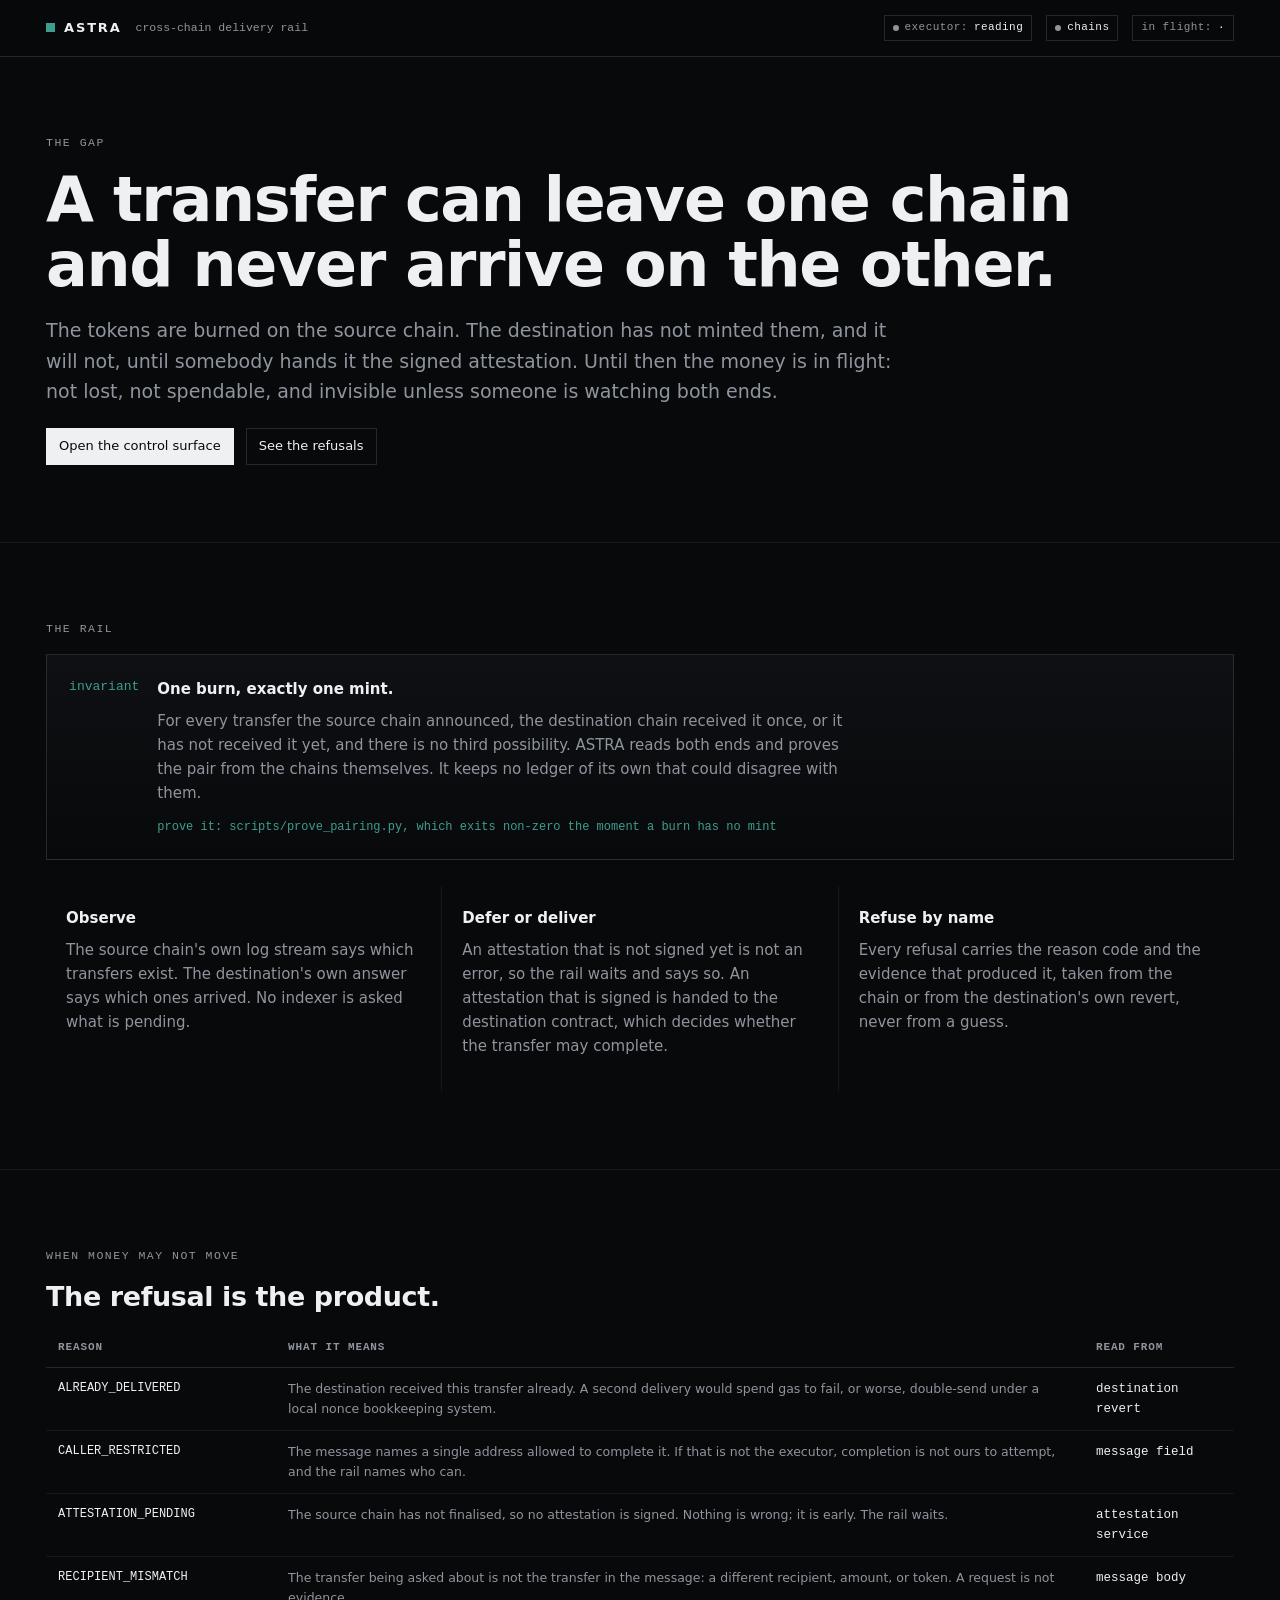
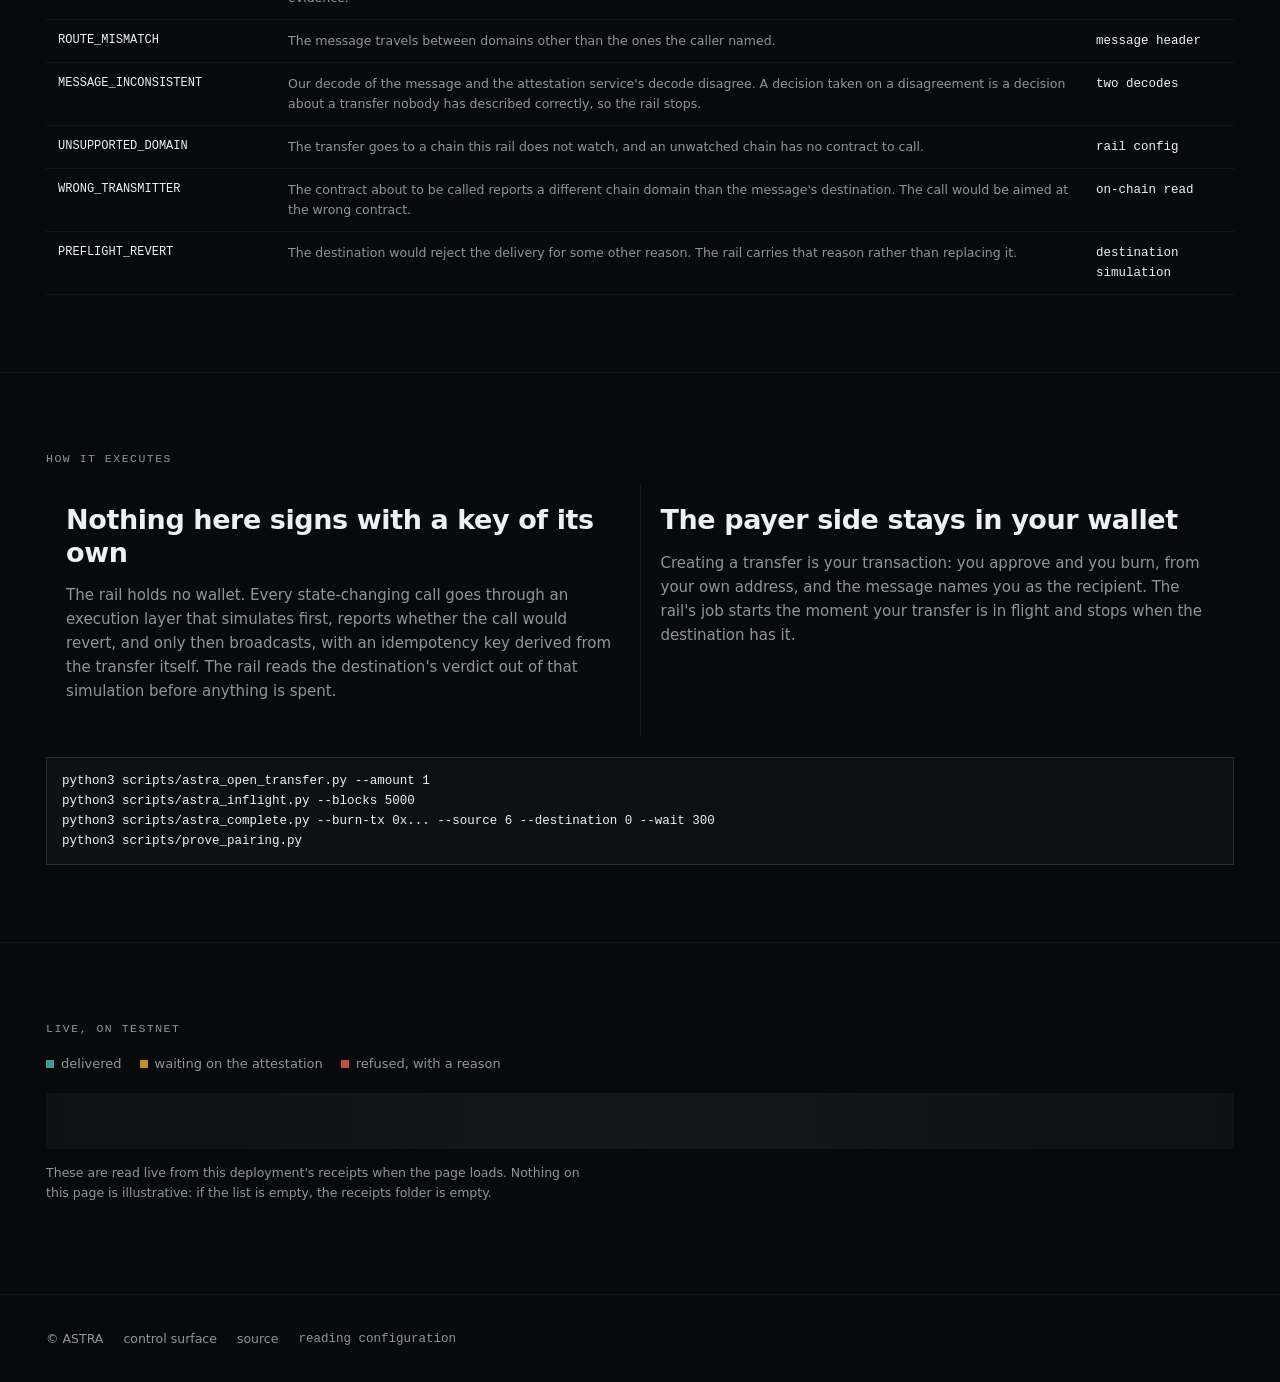
==== service/web/index.html @ a3a6d80b "feat(web): the landing page, stating the invariant before anything else" ====
<!DOCTYPE html>
<html lang="en">
<head>
<meta charset="utf-8">
<meta name="viewport" content="width=device-width, initial-scale=1">
<title>ASTRA: one burn, exactly one mint</title>
<meta name="description" content="A cross-chain transfer leaves one chain and arrives on another, unless it does not. ASTRA watches both ends, finishes what is in flight, and refuses, by name, what may not move.">
<link rel="stylesheet" href="astra.css">
</head>
<body>

<header class="bar">
  <div class="wrap bar-in">
    <a class="mark" href="/"><i id="mark-dot"></i><span>ASTRA</span></a>
    <span class="mono dim" style="font-size:11.5px">cross-chain delivery rail</span>
    <span class="spacer"></span>
    <span class="chip" id="chip-wallet"><span class="dot"></span>executor: <b>reading</b></span>
    <span class="chip" id="chip-chains"><span class="dot"></span><b>chains</b></span>
    <span class="chip" id="chip-inflight">in flight: <b>&middot;</b></span>
  </div>
</header>

<section>
  <div class="wrap">
    <div class="kicker">the gap</div>
    <h1>A transfer can leave one chain<br>and never arrive on the other.</h1>
    <p class="lede">
      The tokens are burned on the source chain. The destination has not minted them, and it will not,
      until somebody hands it the signed attestation. Until then the money is in flight: not lost, not
      spendable, and invisible unless someone is watching both ends.
    </p>
    <div class="row" style="margin-top:22px">
      <a class="btn primary" href="/app">Open the control surface</a>
      <a class="btn ghost" href="#refusals">See the refusals</a>
    </div>
  </div>
</section>

<section>
  <div class="wrap">
    <div class="kicker">the rail</div>
    <div class="invariant">
      <span class="mono">invariant</span>
      <div>
        <h3>One burn, exactly one mint.</h3>
        <p style="margin-bottom:8px" class="dim">
          For every transfer the source chain announced, the destination chain received it once, or it
          has not received it yet, and there is no third possibility. ASTRA reads both ends and proves
          the pair from the chains themselves. It keeps no ledger of its own that could disagree with
          them.
        </p>
        <span class="mono dim" style="font-size:12px">prove it: <code>scripts/prove_pairing.py</code>, which exits non-zero the moment a burn has no mint</span>
      </div>
    </div>

    <div class="grid g3" style="margin-top:26px">
      <div>
        <h3>Observe</h3>
        <p class="dim">The source chain's own log stream says which transfers exist. The destination's
        own answer says which ones arrived. No indexer is asked what is pending.</p>
      </div>
      <div>
        <h3>Defer or deliver</h3>
        <p class="dim">An attestation that is not signed yet is not an error, so the rail waits and says
        so. An attestation that is signed is handed to the destination contract, which decides whether
        the transfer may complete.</p>
      </div>
      <div>
        <h3>Refuse by name</h3>
        <p class="dim">Every refusal carries the reason code and the evidence that produced it, taken
        from the chain or from the destination's own revert, never from a guess.</p>
      </div>
    </div>
  </div>
</section>

<section id="refusals">
  <div class="wrap">
    <div class="kicker">when money may not move</div>
    <h2>The refusal is the product.</h2>
    <table>
      <thead><tr><th style="width:230px">Reason</th><th>What it means</th><th style="width:150px">Read from</th></tr></thead>
      <tbody>
        <tr><td class="reason">ALREADY_DELIVERED</td><td class="why">The destination received this transfer already. A second delivery would spend gas to fail, or worse, double-send under a local nonce bookkeeping system.</td><td class="mono">destination revert</td></tr>
        <tr><td class="reason">CALLER_RESTRICTED</td><td class="why">The message names a single address allowed to complete it. If that is not the executor, completion is not ours to attempt, and the rail names who can.</td><td class="mono">message field</td></tr>
        <tr><td class="reason">ATTESTATION_PENDING</td><td class="why">The source chain has not finalised, so no attestation is signed. Nothing is wrong; it is early. The rail waits.</td><td class="mono">attestation service</td></tr>
        <tr><td class="reason">RECIPIENT_MISMATCH</td><td class="why">The transfer being asked about is not the transfer in the message: a different recipient, amount, or token. A request is not evidence.</td><td class="mono">message body</td></tr>
        <tr><td class="reason">ROUTE_MISMATCH</td><td class="why">The message travels between domains other than the ones the caller named.</td><td class="mono">message header</td></tr>
        <tr><td class="reason">MESSAGE_INCONSISTENT</td><td class="why">Our decode of the message and the attestation service's decode disagree. A decision taken on a disagreement is a decision about a transfer nobody has described correctly, so the rail stops.</td><td class="mono">two decodes</td></tr>
        <tr><td class="reason">UNSUPPORTED_DOMAIN</td><td class="why">The transfer goes to a chain this rail does not watch, and an unwatched chain has no contract to call.</td><td class="mono">rail config</td></tr>
        <tr><td class="reason">WRONG_TRANSMITTER</td><td class="why">The contract about to be called reports a different chain domain than the message's destination. The call would be aimed at the wrong contract.</td><td class="mono">on-chain read</td></tr>
        <tr><td class="reason">PREFLIGHT_REVERT</td><td class="why">The destination would reject the delivery for some other reason. The rail carries that reason rather than replacing it.</td><td class="mono">destination simulation</td></tr>
      </tbody>
    </table>
  </div>
</section>

<section>
  <div class="wrap">
    <div class="kicker">how it executes</div>
    <div class="grid g2">
      <div>
        <h2>Nothing here signs with a key of its own</h2>
        <p class="dim">
          The rail holds no wallet. Every state-changing call goes through an execution layer that
          simulates first, reports whether the call would revert, and only then broadcasts, with an
          idempotency key derived from the transfer itself. The rail reads the destination's verdict
          out of that simulation before anything is spent.
        </p>
      </div>
      <div>
        <h2>The payer side stays in your wallet</h2>
        <p class="dim">
          Creating a transfer is your transaction: you approve and you burn, from your own address, and
          the message names you as the recipient. The rail's job starts the moment your transfer is in
          flight and stops when the destination has it.
        </p>
      </div>
    </div>
    <div class="code" style="margin-top:20px">python3 scripts/astra_open_transfer.py --amount 1
python3 scripts/astra_inflight.py --blocks 5000
python3 scripts/astra_complete.py --burn-tx 0x... --source 6 --destination 0 --wait 300
python3 scripts/prove_pairing.py</div>
  </div>
</section>

<section>
  <div class="wrap">
    <div class="kicker">live, on testnet</div>
    <div class="states" style="margin-bottom:18px">
      <span><i class="s-transit"></i> delivered</span>
      <span><i class="s-waiting"></i> waiting on the attestation</span>
      <span><i class="s-refused"></i> refused, with a reason</span>
    </div>
    <div id="evidence"><div class="skel" style="height:56px"></div></div>
    <p class="note" style="margin-top:14px">
      These are read live from this deployment's receipts when the page loads. Nothing on this page is
      illustrative: if the list is empty, the receipts folder is empty.
    </p>
  </div>
</section>

<footer>
  <div class="wrap row">
    <span>&copy; ASTRA</span>
    <a href="/app">control surface</a>
    <a id="link-repo" href="https://github.com/subheeksh5599/astra">source</a>
    <span class="mono dim" id="foot-config">reading configuration</span>
  </div>
</footer>

<script src="app.js"></script>
<script>Astra.landing();</script>
</body>
</html>
---- service/web/astra.css ----
/* =====================================================================
   ASTRA design system
   A transfer is either on its way, waiting, or refused. Colour is used
   only for those three states and nothing else, so a colour on this page
   always answers the question the page exists to answer. Geometry is
   all-sharp; there are no rounded corners anywhere.
   ===================================================================== */

@font-face{font-family:Geist;src:url(fonts/Geist-Regular.woff2)format("woff2");font-weight:400;font-style:normal;font-display:swap}
@font-face{font-family:Geist;src:url(fonts/Geist-Medium.woff2)format("woff2");font-weight:500;font-style:normal;font-display:swap}
@font-face{font-family:Geist;src:url(fonts/Geist-SemiBold.woff2)format("woff2");font-weight:600;font-style:normal;font-display:swap}
@font-face{font-family:"Geist Mono";src:url(fonts/GeistMono-Regular.woff2)format("woff2");font-weight:400;font-style:normal;font-display:swap}
@font-face{font-family:"Geist Mono";src:url(fonts/GeistMono-Medium.woff2)format("woff2");font-weight:500;font-style:normal;font-display:swap}

:root{
  --ink:#08090b;
  --ink-2:#0e1013;
  --ink-3:#14171b;
  --paper:#eef0f2;
  --rule:rgba(238,240,242,.13);
  --rule-faint:rgba(238,240,242,.06);
  --dim:#8f959d;
  --transit:#3f9d8f;      /* on its way, or arrived */
  --waiting:#c8901f;      /* early, not wrong */
  --refused:#c2503c;      /* may not move */
  --sans:Geist,ui-sans-serif,system-ui,-apple-system,"Segoe UI",sans-serif;
  --mono:"Geist Mono",ui-monospace,SFMono-Regular,Menlo,monospace;
  --gut:clamp(18px,3.6vw,52px);
  --max:1360px;
}

*,*::before,*::after{box-sizing:border-box}
html{-webkit-text-size-adjust:100%}
body{margin:0;background:var(--ink);color:var(--paper);font-family:var(--sans);
  font-size:15px;line-height:1.6;-webkit-font-smoothing:antialiased;font-synthesis-weight:none}
a{color:inherit;text-decoration:none}
button{font:inherit;color:inherit;background:none;border:0;padding:0;cursor:pointer}
:focus-visible{outline:2px solid var(--transit);outline-offset:2px}
::selection{background:var(--transit);color:var(--ink)}

.wrap{width:100%;max-width:var(--max);margin-inline:auto;padding-inline:var(--gut)}
.mono{font-family:var(--mono);font-variant-numeric:tabular-nums}
.dim{color:var(--dim)}
.nowrap{white-space:nowrap}
.hidden{display:none!important}

/* --- masthead -------------------------------------------------------- */
.bar{position:sticky;top:0;z-index:20;background:rgba(8,9,11,.92);backdrop-filter:blur(8px);
  border-bottom:1px solid var(--rule)}
.bar-in{display:flex;align-items:center;gap:14px;height:56px}
.mark{display:flex;align-items:center;gap:9px;font-weight:600;letter-spacing:.14em;font-size:13px}
.mark i{width:9px;height:9px;background:var(--transit);display:block}
.mark i.stuck{background:var(--refused)}
.spacer{flex:1}
.chip{font-family:var(--mono);font-size:11px;letter-spacing:.04em;border:1px solid var(--rule);
  padding:3px 8px;color:var(--dim);display:inline-flex;align-items:center;gap:6px}
.chip b{color:var(--paper);font-weight:500}
.dot{width:6px;height:6px;border-radius:50%;background:var(--dim);display:inline-block}
.dot.on{background:var(--transit)}
.dot.bad{background:var(--refused)}
.nav{display:flex;gap:16px;font-size:13.5px;color:var(--dim)}
.nav a:hover{color:var(--paper)}

/* --- sections -------------------------------------------------------- */
section{padding-block:clamp(40px,6vw,86px);border-bottom:1px solid var(--rule-faint)}
h1{font-size:clamp(34px,5.4vw,62px);line-height:1.04;letter-spacing:-.022em;font-weight:600;margin:0 0 18px}
h2{font-size:clamp(20px,2.5vw,27px);line-height:1.2;letter-spacing:-.015em;font-weight:600;margin:0 0 14px}
h3{font-size:15px;font-weight:600;margin:0 0 8px}
p{margin:0 0 14px;max-width:74ch}
.lede{font-size:clamp(16px,1.8vw,19px);color:var(--dim);max-width:70ch}
.kicker{font-family:var(--mono);font-size:11.5px;letter-spacing:.13em;text-transform:uppercase;
  color:var(--dim);margin-bottom:16px}
.grid{display:grid;gap:1px;background:var(--rule-faint)}
.grid>*{background:var(--ink);padding:20px}
.g2{grid-template-columns:repeat(2,1fr)}
.g3{grid-template-columns:repeat(3,1fr)}
@media(max-width:860px){.g2,.g3{grid-template-columns:1fr}}

/* --- the invariant --------------------------------------------------- */
.invariant{border:1px solid var(--rule);padding:22px;display:flex;gap:18px;align-items:flex-start;
  background:linear-gradient(180deg,var(--ink-2),var(--ink))}
.invariant .mono{color:var(--transit);font-size:13px}
.ruleline{font-family:var(--mono);font-size:13px;color:var(--dim);border-left:1px solid var(--rule);padding-left:14px}

/* --- state legend ---------------------------------------------------- */
.states{display:flex;gap:18px;flex-wrap:wrap;font-size:13px}
.states span{display:inline-flex;align-items:center;gap:7px;color:var(--dim)}
.states i{width:8px;height:8px;display:block}
.s-transit{background:var(--transit)}
.s-waiting{background:var(--waiting)}
.s-refused{background:var(--refused)}

/* --- tables ---------------------------------------------------------- */
table{width:100%;border-collapse:collapse;font-size:13.5px}
th,td{text-align:left;padding:11px 12px;border-bottom:1px solid var(--rule-faint);vertical-align:top}
th{font-family:var(--mono);font-size:11px;letter-spacing:.08em;text-transform:uppercase;color:var(--dim);
  border-bottom:1px solid var(--rule)}
tbody tr:hover{background:var(--ink-2)}
td.mono{font-size:12.5px}
.tag{font-family:var(--mono);font-size:11px;padding:2px 6px;border:1px solid var(--rule);color:var(--dim)}
.tag.t{color:var(--transit);border-color:rgba(63,157,143,.4)}
.tag.w{color:var(--waiting);border-color:rgba(200,144,31,.4)}
.tag.r{color:var(--refused);border-color:rgba(194,80,60,.4)}
.reason{font-family:var(--mono);font-size:12px;color:var(--paper)}
.why{color:var(--dim);font-size:12.5px;margin-top:3px;max-width:56ch}

/* --- controls -------------------------------------------------------- */
.btn{border:1px solid var(--rule);padding:7px 12px;font-size:13px;color:var(--paper);
  background:var(--ink-2);display:inline-flex;gap:8px;align-items:center}
.btn:hover{border-color:var(--paper)}
.btn[disabled]{opacity:.45;cursor:not-allowed}
.btn.primary{background:var(--paper);color:var(--ink);border-color:var(--paper);font-weight:500}
.btn.ghost{background:transparent}
.field{display:flex;flex-direction:column;gap:6px;margin-bottom:14px}
.field label{font-family:var(--mono);font-size:11px;letter-spacing:.08em;text-transform:uppercase;color:var(--dim)}
input,select{background:var(--ink-3);border:1px solid var(--rule);color:var(--paper);
  padding:9px 11px;font-family:var(--mono);font-size:13px;width:100%}
input:focus,select:focus{border-color:var(--transit);outline:none}
.row{display:flex;gap:12px;flex-wrap:wrap;align-items:center}
.err{border:1px solid rgba(194,80,60,.45);background:rgba(194,80,60,.07);color:var(--paper);
  padding:12px 14px;font-size:13.5px;margin-block:16px}
.ok{border:1px solid rgba(63,157,143,.45);background:rgba(63,157,143,.07);padding:12px 14px;font-size:13.5px}
.note{font-size:12.5px;color:var(--dim);max-width:70ch}
.kv{display:grid;grid-template-columns:auto 1fr;gap:6px 16px;font-size:13px}
.kv dt{font-family:var(--mono);font-size:11px;letter-spacing:.06em;text-transform:uppercase;color:var(--dim);
  padding-top:2px}
.kv dd{margin:0;font-family:var(--mono);font-size:12.5px;word-break:break-all}
.code{background:var(--ink-2);border:1px solid var(--rule);padding:13px 15px;font-family:var(--mono);
  font-size:12.5px;overflow-x:auto;white-space:pre}
.pill{font-family:var(--mono);font-size:11.5px;border:1px solid var(--rule);padding:4px 9px;color:var(--dim)}
footer{padding-block:34px;color:var(--dim);font-size:12.5px}
footer .row{gap:20px}

/* --- dashboard layout: payer rail beside the collection -------------- */
.dash{display:grid;grid-template-columns:352px minmax(0,1fr);gap:1px;background:var(--rule-faint);
  min-height:calc(100vh - 56px)}
.dash>*{background:var(--ink)}
.payer{padding:22px}
.collect{padding:22px;min-width:0}
@media(max-width:1000px){.dash{grid-template-columns:1fr}}
.skel{height:44px;background:linear-gradient(90deg,var(--ink-2),var(--ink-3),var(--ink-2));
  animation:pulse 1.4s infinite}
@keyframes pulse{0%{opacity:.55}50%{opacity:.9}100%{opacity:.55}}
.counters{display:flex;gap:26px;flex-wrap:wrap;margin-bottom:18px}
.counters div{min-width:88px}
.counters .v{font-family:var(--mono);font-size:22px}
.counters .k{font-family:var(--mono);font-size:11px;letter-spacing:.07em;text-transform:uppercase;color:var(--dim)}
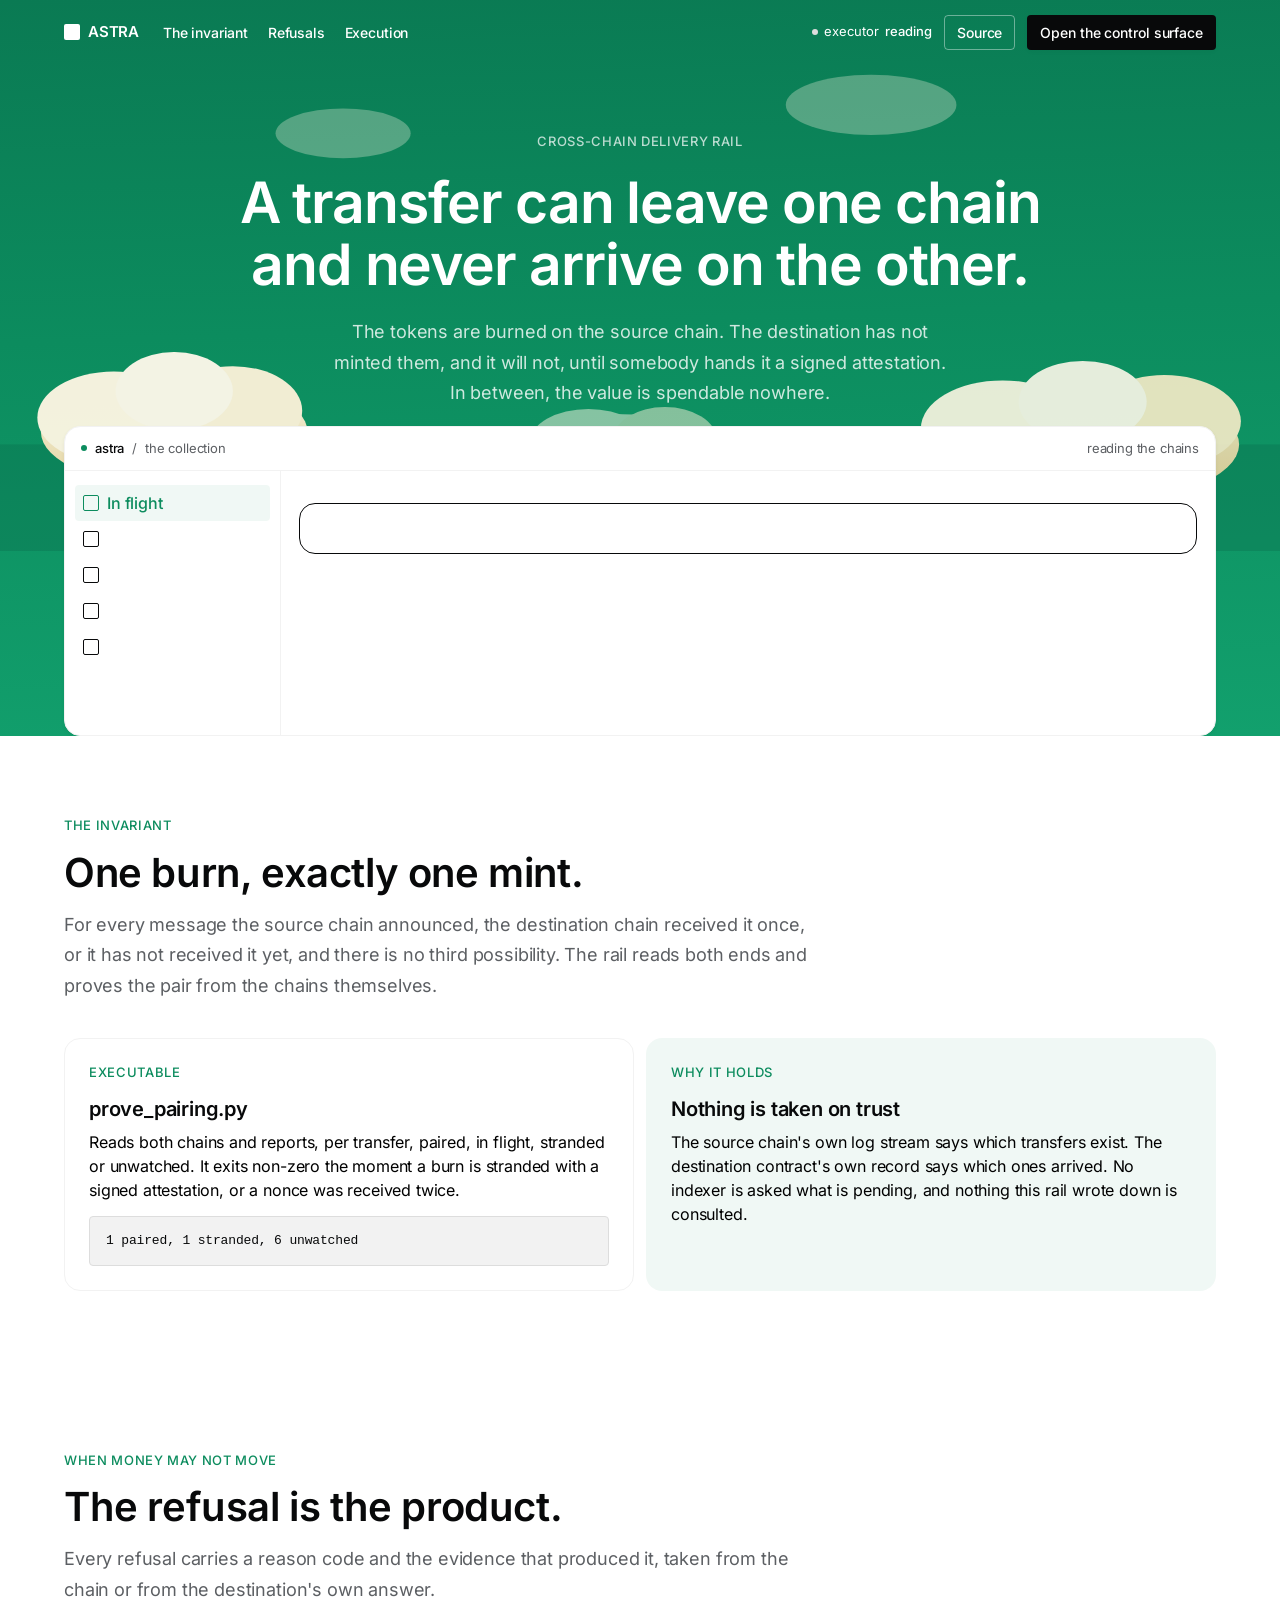
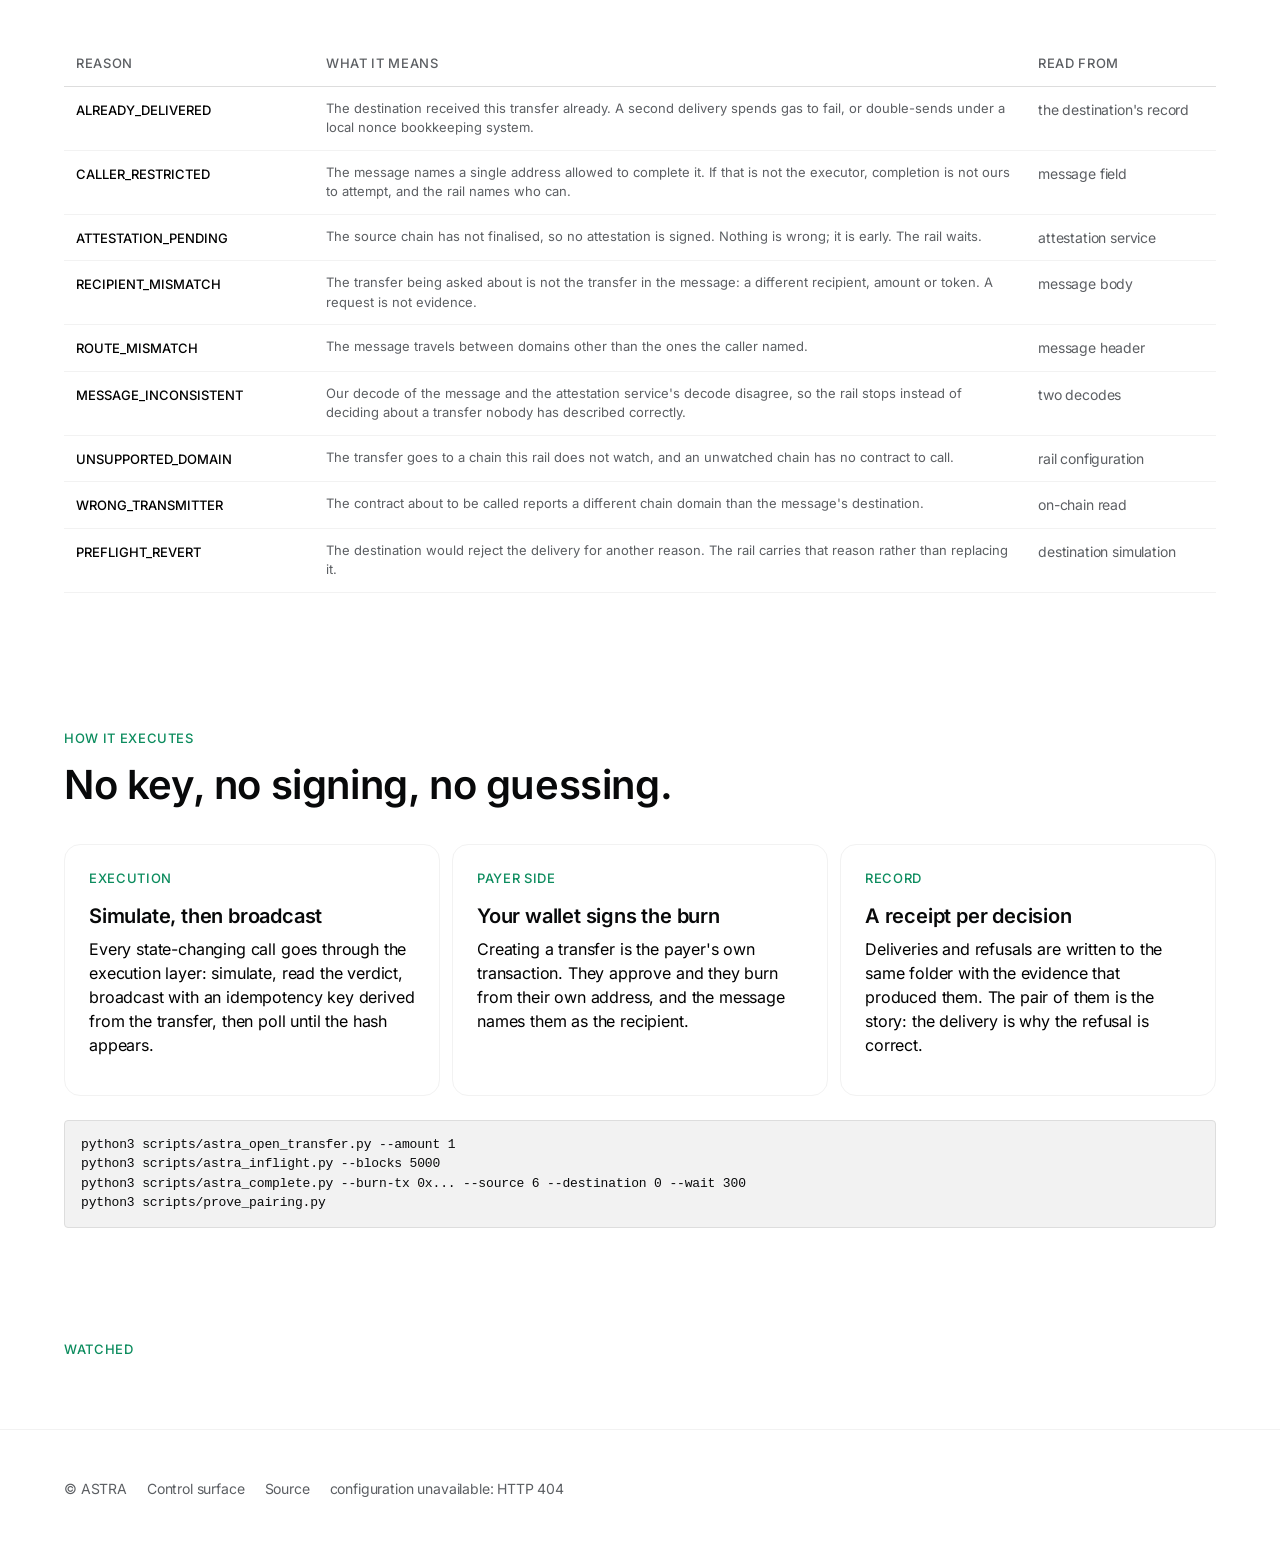
==== commit 28ba4d84: "feat(web): a landing page that answers a pasted transaction hash" ====
--- a/service/web/index.html
+++ b/service/web/index.html
@@ -4,71 +4,134 @@
 <meta charset="utf-8">
 <meta name="viewport" content="width=device-width, initial-scale=1">
 <title>ASTRA: one burn, exactly one mint</title>
-<meta name="description" content="A cross-chain transfer leaves one chain and arrives on another, unless it does not. ASTRA watches both ends, finishes what is in flight, and refuses, by name, what may not move.">
+<meta name="description" content="A cross-chain transfer leaves one chain and arrives on another, unless it does not. ASTRA watches both ends, finishes what is in flight, and refuses by name what may not move.">
 <link rel="stylesheet" href="astra.css">
 </head>
 <body>
 
-<header class="bar">
-  <div class="wrap bar-in">
-    <a class="mark" href="/"><i id="mark-dot"></i><span>ASTRA</span></a>
-    <span class="mono dim" style="font-size:11.5px">cross-chain delivery rail</span>
-    <span class="spacer"></span>
-    <span class="chip" id="chip-wallet"><span class="dot"></span>executor: <b>reading</b></span>
-    <span class="chip" id="chip-chains"><span class="dot"></span><b>chains</b></span>
-    <span class="chip" id="chip-inflight">in flight: <b>&middot;</b></span>
-  </div>
-</header>
-
-<section>
-  <div class="wrap">
-    <div class="kicker">the gap</div>
+<div class="hero">
+
+  <nav class="nav on-hero">
+    <div class="wrap nav-in">
+      <a class="logo" href="/"><i></i><span>ASTRA</span></a>
+      <div class="nav-links">
+        <a href="#invariant">The invariant</a>
+        <a href="#refusals">Refusals</a>
+        <a href="#execute">Execution</a>
+      </div>
+      <span class="spacer"></span>
+      <span class="chip" id="chip-wallet"><span class="dot"></span>executor <b>reading</b></span>
+      <a class="btn outline sm" href="https://github.com/subheeksh5599/astra" target="_blank" rel="noreferrer">Source</a>
+      <a class="btn primary sm" href="/app">Open the control surface</a>
+    </div>
+  </nav>
+
+  <svg class="hero-sky" viewBox="0 0 1440 620" preserveAspectRatio="xMidYMid slice" aria-hidden="true">
+    <defs>
+      <linearGradient id="cloudA" x1="0" y1="0" x2="0" y2="1">
+        <stop offset="0" stop-color="#fdf6e3"/><stop offset="1" stop-color="#efd9a6"/>
+      </linearGradient>
+      <linearGradient id="cloudB" x1="0" y1="0" x2="0" y2="1">
+        <stop offset="0" stop-color="#f8ecc9"/><stop offset="1" stop-color="#e6cd94"/>
+      </linearGradient>
+    </defs>
+    <rect y="500" width="1440" height="120" fill="#0a6b4a" opacity=".35"/>
+    <g opacity=".96">
+      <ellipse cx="196" cy="486" rx="150" ry="62" fill="url(#cloudA)"/>
+      <ellipse cx="128" cy="470" rx="86" ry="52" fill="#fdf6e3"/>
+      <ellipse cx="262" cy="462" rx="78" ry="50" fill="#fbf1d8"/>
+      <ellipse cx="196" cy="440" rx="66" ry="44" fill="#fdf8ea"/>
+    </g>
+    <g opacity=".9">
+      <ellipse cx="1218" cy="500" rx="176" ry="68" fill="url(#cloudB)"/>
+      <ellipse cx="1128" cy="482" rx="92" ry="54" fill="#fdf6e3"/>
+      <ellipse cx="1310" cy="474" rx="86" ry="52" fill="#f8ecc9"/>
+      <ellipse cx="1218" cy="452" rx="72" ry="46" fill="#fdf8ea"/>
+    </g>
+    <g opacity=".5">
+      <ellipse cx="700" cy="512" rx="118" ry="46" fill="url(#cloudA)"/>
+      <ellipse cx="662" cy="498" rx="66" ry="38" fill="#fdf6e3"/>
+      <ellipse cx="748" cy="494" rx="58" ry="36" fill="#fbf1d8"/>
+    </g>
+    <g opacity=".3">
+      <ellipse cx="980" cy="118" rx="96" ry="34" fill="#fdf6e3"/>
+      <ellipse cx="386" cy="150" rx="76" ry="28" fill="#fdf6e3"/>
+    </g>
+  </svg>
+
+  <div class="wrap">
+    <div class="hero-eyebrow">Cross-chain delivery rail</div>
     <h1>A transfer can leave one chain<br>and never arrive on the other.</h1>
     <p class="lede">
       The tokens are burned on the source chain. The destination has not minted them, and it will not,
-      until somebody hands it the signed attestation. Until then the money is in flight: not lost, not
-      spendable, and invisible unless someone is watching both ends.
+      until somebody hands it a signed attestation. In between, the value is spendable nowhere.
     </p>
-    <div class="row" style="margin-top:22px">
-      <a class="btn primary" href="/app">Open the control surface</a>
-      <a class="btn ghost" href="#refusals">See the refusals</a>
-    </div>
-  </div>
-</section>
-
-<section>
-  <div class="wrap">
-    <div class="kicker">the rail</div>
-    <div class="invariant">
-      <span class="mono">invariant</span>
-      <div>
-        <h3>One burn, exactly one mint.</h3>
-        <p style="margin-bottom:8px" class="dim">
-          For every transfer the source chain announced, the destination chain received it once, or it
-          has not received it yet, and there is no third possibility. ASTRA reads both ends and proves
-          the pair from the chains themselves. It keeps no ledger of its own that could disagree with
-          them.
-        </p>
-        <span class="mono dim" style="font-size:12px">prove it: <code>scripts/prove_pairing.py</code>, which exits non-zero the moment a burn has no mint</span>
-      </div>
-    </div>
-
-    <div class="grid g3" style="margin-top:26px">
-      <div>
-        <h3>Observe</h3>
-        <p class="dim">The source chain's own log stream says which transfers exist. The destination's
-        own answer says which ones arrived. No indexer is asked what is pending.</p>
-      </div>
-      <div>
-        <h3>Defer or deliver</h3>
-        <p class="dim">An attestation that is not signed yet is not an error, so the rail waits and says
-        so. An attestation that is signed is handed to the destination contract, which decides whether
-        the transfer may complete.</p>
-      </div>
-      <div>
-        <h3>Refuse by name</h3>
-        <p class="dim">Every refusal carries the reason code and the evidence that produced it, taken
-        from the chain or from the destination's own revert, never from a guess.</p>
+
+    <form class="hero-form" id="trace-form" autocomplete="off">
+      <input id="trace-input" placeholder="Paste a source transaction hash" aria-label="source transaction hash">
+      <button type="submit" aria-label="Trace the transfer">
+        <svg width="16" height="16" viewBox="0 0 16 16" fill="none" aria-hidden="true">
+          <path d="M3 8h9M8.5 4.5 12 8l-3.5 3.5" stroke="currentColor" stroke-width="1.6"
+                stroke-linecap="round" stroke-linejoin="round"/>
+        </svg>
+      </button>
+    </form>
+    <p class="hero-note" id="trace-note">The rail reads both chains and answers with a decision. Nothing is broadcast here.</p>
+    <div class="hero-out hidden" id="trace-out"></div>
+  </div>
+
+  <div class="wrap hero-stage">
+    <div class="product">
+      <div class="product-bar">
+        <span class="dot"></span>
+        <span class="title">astra</span>
+        <span>/</span>
+        <span>the collection</span>
+        <span class="spacer"></span>
+        <span id="product-count">reading the chains</span>
+      </div>
+      <div class="product-body">
+        <div class="product-side">
+          <div class="side-item active"><i></i>In flight</div>
+          <div class="side-item"><i></i>Receipts</div>
+          <div class="side-item"><i></i>Pairing proof</div>
+          <div class="side-item"><i></i>Watched chains</div>
+          <div class="side-item"><i></i>Refusals</div>
+        </div>
+        <div class="product-main">
+          <div id="evidence"><div class="skel"></div></div>
+        </div>
+      </div>
+    </div>
+  </div>
+</div>
+
+<section id="invariant">
+  <div class="wrap">
+    <div class="section-head">
+      <div class="eyebrow">The invariant</div>
+      <h2>One burn, exactly one mint.</h2>
+      <p class="lede">
+        For every message the source chain announced, the destination chain received it once, or it has
+        not received it yet, and there is no third possibility. The rail reads both ends and proves the
+        pair from the chains themselves.
+      </p>
+    </div>
+    <div class="cards two">
+      <div class="card">
+        <div class="eyebrow">Executable</div>
+        <h3>prove_pairing.py</h3>
+        <p>Reads both chains and reports, per transfer, paired, in flight, stranded or unwatched. It
+        exits non-zero the moment a burn is stranded with a signed attestation, or a nonce was received
+        twice.</p>
+        <div class="code">1 paired, 1 stranded, 6 unwatched</div>
+      </div>
+      <div class="card wash">
+        <div class="eyebrow">Why it holds</div>
+        <h3>Nothing is taken on trust</h3>
+        <p>The source chain's own log stream says which transfers exist. The destination contract's own
+        record says which ones arrived. No indexer is asked what is pending, and nothing this rail wrote
+        down is consulted.</p>
       </div>
     </div>
   </div>
@@ -76,76 +139,77 @@
 
 <section id="refusals">
   <div class="wrap">
-    <div class="kicker">when money may not move</div>
-    <h2>The refusal is the product.</h2>
+    <div class="section-head">
+      <div class="eyebrow">When money may not move</div>
+      <h2>The refusal is the product.</h2>
+      <p class="lede">Every refusal carries a reason code and the evidence that produced it, taken from
+      the chain or from the destination's own answer.</p>
+    </div>
     <table>
-      <thead><tr><th style="width:230px">Reason</th><th>What it means</th><th style="width:150px">Read from</th></tr></thead>
+      <thead>
+        <tr><th style="width:250px">Reason</th><th>What it means</th><th style="width:190px">Read from</th></tr>
+      </thead>
       <tbody>
-        <tr><td class="reason">ALREADY_DELIVERED</td><td class="why">The destination received this transfer already. A second delivery would spend gas to fail, or worse, double-send under a local nonce bookkeeping system.</td><td class="mono">destination revert</td></tr>
-        <tr><td class="reason">CALLER_RESTRICTED</td><td class="why">The message names a single address allowed to complete it. If that is not the executor, completion is not ours to attempt, and the rail names who can.</td><td class="mono">message field</td></tr>
-        <tr><td class="reason">ATTESTATION_PENDING</td><td class="why">The source chain has not finalised, so no attestation is signed. Nothing is wrong; it is early. The rail waits.</td><td class="mono">attestation service</td></tr>
-        <tr><td class="reason">RECIPIENT_MISMATCH</td><td class="why">The transfer being asked about is not the transfer in the message: a different recipient, amount, or token. A request is not evidence.</td><td class="mono">message body</td></tr>
-        <tr><td class="reason">ROUTE_MISMATCH</td><td class="why">The message travels between domains other than the ones the caller named.</td><td class="mono">message header</td></tr>
-        <tr><td class="reason">MESSAGE_INCONSISTENT</td><td class="why">Our decode of the message and the attestation service's decode disagree. A decision taken on a disagreement is a decision about a transfer nobody has described correctly, so the rail stops.</td><td class="mono">two decodes</td></tr>
-        <tr><td class="reason">UNSUPPORTED_DOMAIN</td><td class="why">The transfer goes to a chain this rail does not watch, and an unwatched chain has no contract to call.</td><td class="mono">rail config</td></tr>
-        <tr><td class="reason">WRONG_TRANSMITTER</td><td class="why">The contract about to be called reports a different chain domain than the message's destination. The call would be aimed at the wrong contract.</td><td class="mono">on-chain read</td></tr>
-        <tr><td class="reason">PREFLIGHT_REVERT</td><td class="why">The destination would reject the delivery for some other reason. The rail carries that reason rather than replacing it.</td><td class="mono">destination simulation</td></tr>
+        <tr><td><span class="reason">ALREADY_DELIVERED</span></td><td class="why">The destination received this transfer already. A second delivery spends gas to fail, or double-sends under a local nonce bookkeeping system.</td><td class="dim">the destination's record</td></tr>
+        <tr><td><span class="reason">CALLER_RESTRICTED</span></td><td class="why">The message names a single address allowed to complete it. If that is not the executor, completion is not ours to attempt, and the rail names who can.</td><td class="dim">message field</td></tr>
+        <tr><td><span class="reason">ATTESTATION_PENDING</span></td><td class="why">The source chain has not finalised, so no attestation is signed. Nothing is wrong; it is early. The rail waits.</td><td class="dim">attestation service</td></tr>
+        <tr><td><span class="reason">RECIPIENT_MISMATCH</span></td><td class="why">The transfer being asked about is not the transfer in the message: a different recipient, amount or token. A request is not evidence.</td><td class="dim">message body</td></tr>
+        <tr><td><span class="reason">ROUTE_MISMATCH</span></td><td class="why">The message travels between domains other than the ones the caller named.</td><td class="dim">message header</td></tr>
+        <tr><td><span class="reason">MESSAGE_INCONSISTENT</span></td><td class="why">Our decode of the message and the attestation service's decode disagree, so the rail stops instead of deciding about a transfer nobody has described correctly.</td><td class="dim">two decodes</td></tr>
+        <tr><td><span class="reason">UNSUPPORTED_DOMAIN</span></td><td class="why">The transfer goes to a chain this rail does not watch, and an unwatched chain has no contract to call.</td><td class="dim">rail configuration</td></tr>
+        <tr><td><span class="reason">WRONG_TRANSMITTER</span></td><td class="why">The contract about to be called reports a different chain domain than the message's destination.</td><td class="dim">on-chain read</td></tr>
+        <tr><td><span class="reason">PREFLIGHT_REVERT</span></td><td class="why">The destination would reject the delivery for another reason. The rail carries that reason rather than replacing it.</td><td class="dim">destination simulation</td></tr>
       </tbody>
     </table>
   </div>
 </section>
 
-<section>
-  <div class="wrap">
-    <div class="kicker">how it executes</div>
-    <div class="grid g2">
-      <div>
-        <h2>Nothing here signs with a key of its own</h2>
-        <p class="dim">
-          The rail holds no wallet. Every state-changing call goes through an execution layer that
-          simulates first, reports whether the call would revert, and only then broadcasts, with an
-          idempotency key derived from the transfer itself. The rail reads the destination's verdict
-          out of that simulation before anything is spent.
-        </p>
-      </div>
-      <div>
-        <h2>The payer side stays in your wallet</h2>
-        <p class="dim">
-          Creating a transfer is your transaction: you approve and you burn, from your own address, and
-          the message names you as the recipient. The rail's job starts the moment your transfer is in
-          flight and stops when the destination has it.
-        </p>
-      </div>
-    </div>
-    <div class="code" style="margin-top:20px">python3 scripts/astra_open_transfer.py --amount 1
+<section id="execute" class="tight">
+  <div class="wrap">
+    <div class="section-head">
+      <div class="eyebrow">How it executes</div>
+      <h2>No key, no signing, no guessing.</h2>
+    </div>
+    <div class="cards three">
+      <div class="card">
+        <div class="eyebrow">Execution</div>
+        <h3>Simulate, then broadcast</h3>
+        <p>Every state-changing call goes through the execution layer: simulate, read the verdict,
+        broadcast with an idempotency key derived from the transfer, then poll until the hash appears.</p>
+      </div>
+      <div class="card">
+        <div class="eyebrow">Payer side</div>
+        <h3>Your wallet signs the burn</h3>
+        <p>Creating a transfer is the payer's own transaction. They approve and they burn from their own
+        address, and the message names them as the recipient.</p>
+      </div>
+      <div class="card">
+        <div class="eyebrow">Record</div>
+        <h3>A receipt per decision</h3>
+        <p>Deliveries and refusals are written to the same folder with the evidence that produced them.
+        The pair of them is the story: the delivery is why the refusal is correct.</p>
+      </div>
+    </div>
+    <div class="code" style="margin-top:24px">python3 scripts/astra_open_transfer.py --amount 1
 python3 scripts/astra_inflight.py --blocks 5000
 python3 scripts/astra_complete.py --burn-tx 0x... --source 6 --destination 0 --wait 300
 python3 scripts/prove_pairing.py</div>
   </div>
 </section>
 
-<section>
-  <div class="wrap">
-    <div class="kicker">live, on testnet</div>
-    <div class="states" style="margin-bottom:18px">
-      <span><i class="s-transit"></i> delivered</span>
-      <span><i class="s-waiting"></i> waiting on the attestation</span>
-      <span><i class="s-refused"></i> refused, with a reason</span>
-    </div>
-    <div id="evidence"><div class="skel" style="height:56px"></div></div>
-    <p class="note" style="margin-top:14px">
-      These are read live from this deployment's receipts when the page loads. Nothing on this page is
-      illustrative: if the list is empty, the receipts folder is empty.
-    </p>
+<section class="tight">
+  <div class="wrap">
+    <div class="eyebrow">Watched</div>
+    <div class="band" id="band"></div>
   </div>
 </section>
 
 <footer>
   <div class="wrap row">
     <span>&copy; ASTRA</span>
-    <a href="/app">control surface</a>
-    <a id="link-repo" href="https://github.com/subheeksh5599/astra">source</a>
-    <span class="mono dim" id="foot-config">reading configuration</span>
+    <a href="/app">Control surface</a>
+    <a href="https://github.com/subheeksh5599/astra" target="_blank" rel="noreferrer">Source</a>
+    <span id="foot-config">reading configuration</span>
   </div>
 </footer>
 
--- a/service/web/astra.css
+++ b/service/web/astra.css
@@ -1,147 +1,294 @@
 /* =====================================================================
-   ASTRA design system
-   A transfer is either on its way, waiting, or refused. Colour is used
-   only for those three states and nothing else, so a colour on this page
-   always answers the question the page exists to answer. Geometry is
-   all-sharp; there are no rounded corners anywhere.
+   ASTRA — front end
+   One accent, one neutral pair, one typeface. The canvas is white
+   everywhere except the hero, which is the only place colour and
+   illustration are allowed to collide. Colour is functional punctuation:
+   Mint Green means a transfer is switched on (deliverable, paired,
+   active); ink means the money did not move; everything else is neutral.
    ===================================================================== */
 
-@font-face{font-family:Geist;src:url(fonts/Geist-Regular.woff2)format("woff2");font-weight:400;font-style:normal;font-display:swap}
-@font-face{font-family:Geist;src:url(fonts/Geist-Medium.woff2)format("woff2");font-weight:500;font-style:normal;font-display:swap}
-@font-face{font-family:Geist;src:url(fonts/Geist-SemiBold.woff2)format("woff2");font-weight:600;font-style:normal;font-display:swap}
-@font-face{font-family:"Geist Mono";src:url(fonts/GeistMono-Regular.woff2)format("woff2");font-weight:400;font-style:normal;font-display:swap}
-@font-face{font-family:"Geist Mono";src:url(fonts/GeistMono-Medium.woff2)format("woff2");font-weight:500;font-style:normal;font-display:swap}
+@font-face{
+  font-family:Inter;
+  src:url(fonts/Inter-Variable.woff2)format("woff2");
+  font-weight:100 900;font-style:normal;font-display:swap;
+}
 
 :root{
-  --ink:#08090b;
-  --ink-2:#0e1013;
-  --ink-3:#14171b;
-  --paper:#eef0f2;
-  --rule:rgba(238,240,242,.13);
-  --rule-faint:rgba(238,240,242,.06);
-  --dim:#8f959d;
-  --transit:#3f9d8f;      /* on its way, or arrived */
-  --waiting:#c8901f;      /* early, not wrong */
-  --refused:#c2503c;      /* may not move */
-  --sans:Geist,ui-sans-serif,system-ui,-apple-system,"Segoe UI",sans-serif;
-  --mono:"Geist Mono",ui-monospace,SFMono-Regular,Menlo,monospace;
-  --gut:clamp(18px,3.6vw,52px);
-  --max:1360px;
+  /* colour */
+  --mint:#0c8c5e;
+  --ink:#08090a;
+  --black:#000000;
+  --paper:#ffffff;
+  --mist:#f2f2f2;
+  --cloud:#dddddd;
+  --mint-wash:rgba(12,140,94,.06);
+  --mint-tint:rgba(12,140,94,.12);
+  --dim:#5c5f63;
+
+  /* type */
+  --font:Inter,ui-sans-serif,system-ui,-apple-system,"Segoe UI",Roboto,sans-serif;
+  --caption:13px; --caption-ls:.65px;
+  --body:16px;    --body-ls:-.16px;
+  --sub:20px;     --sub-ls:-.2px;
+  --h-sm:24px;    --h-sm-ls:-.24px;
+  --h:40px;       --h-ls:-.4px;
+  --display:57px; --display-ls:-1.14px;
+
+  /* space + shape */
+  --max:1200px;
+  --section:80px;
+  --card-pad:24px;
+  --gap:12px;
+  --r-tag:4px; --r-input:4px; --r-btn:4px; --r-card:16px; --r-lg:24px;
+
+  /* elevation, whispered */
+  --shadow-btn:0 2px 4px rgba(8,9,10,.03);
+  --shadow-card:0 2px 4px rgba(0,0,0,.05);
 }
 
 *,*::before,*::after{box-sizing:border-box}
 html{-webkit-text-size-adjust:100%}
-body{margin:0;background:var(--ink);color:var(--paper);font-family:var(--sans);
-  font-size:15px;line-height:1.6;-webkit-font-smoothing:antialiased;font-synthesis-weight:none}
+body{
+  margin:0;background:var(--paper);color:var(--black);
+  font-family:var(--font);font-size:var(--body);line-height:1.5;letter-spacing:var(--body-ls);
+  font-feature-settings:"ss01" on,"cv11" on;
+  -webkit-font-smoothing:antialiased;
+}
 a{color:inherit;text-decoration:none}
 button{font:inherit;color:inherit;background:none;border:0;padding:0;cursor:pointer}
-:focus-visible{outline:2px solid var(--transit);outline-offset:2px}
-::selection{background:var(--transit);color:var(--ink)}
-
-.wrap{width:100%;max-width:var(--max);margin-inline:auto;padding-inline:var(--gut)}
-.mono{font-family:var(--mono);font-variant-numeric:tabular-nums}
+:focus-visible{outline:2px solid var(--mint);outline-offset:2px}
+::selection{background:var(--mint-tint)}
+hr{border:0;border-top:1px solid var(--mist);margin:0}
+
+.wrap{width:100%;max-width:var(--max);margin-inline:auto;padding-inline:24px}
 .dim{color:var(--dim)}
-.nowrap{white-space:nowrap}
 .hidden{display:none!important}
 
-/* --- masthead -------------------------------------------------------- */
-.bar{position:sticky;top:0;z-index:20;background:rgba(8,9,11,.92);backdrop-filter:blur(8px);
-  border-bottom:1px solid var(--rule)}
-.bar-in{display:flex;align-items:center;gap:14px;height:56px}
-.mark{display:flex;align-items:center;gap:9px;font-weight:600;letter-spacing:.14em;font-size:13px}
-.mark i{width:9px;height:9px;background:var(--transit);display:block}
-.mark i.stuck{background:var(--refused)}
+/* --- top navigation --------------------------------------------------- */
+.nav{position:sticky;top:0;z-index:30;background:var(--paper)}
+.nav.on-hero{position:absolute;inset-inline:0;top:0;background:transparent}
+.nav-in{display:flex;align-items:center;gap:var(--gap);height:64px}
+.logo{display:flex;align-items:center;gap:8px;font-weight:600;font-size:15px;letter-spacing:-.2px}
+.logo i{width:16px;height:16px;background:var(--mint);display:block;border-radius:2px}
+.logo i.off{background:var(--ink)}
+.nav-links{display:flex;gap:20px;margin-left:12px}
+.nav-links a{font-size:14px;font-weight:500}
+.nav-links a:hover{color:var(--mint)}
+@media(max-width:760px){.nav-links{display:none}}
 .spacer{flex:1}
-.chip{font-family:var(--mono);font-size:11px;letter-spacing:.04em;border:1px solid var(--rule);
-  padding:3px 8px;color:var(--dim);display:inline-flex;align-items:center;gap:6px}
-.chip b{color:var(--paper);font-weight:500}
-.dot{width:6px;height:6px;border-radius:50%;background:var(--dim);display:inline-block}
-.dot.on{background:var(--transit)}
-.dot.bad{background:var(--refused)}
-.nav{display:flex;gap:16px;font-size:13.5px;color:var(--dim)}
-.nav a:hover{color:var(--paper)}
-
-/* --- sections -------------------------------------------------------- */
-section{padding-block:clamp(40px,6vw,86px);border-bottom:1px solid var(--rule-faint)}
-h1{font-size:clamp(34px,5.4vw,62px);line-height:1.04;letter-spacing:-.022em;font-weight:600;margin:0 0 18px}
-h2{font-size:clamp(20px,2.5vw,27px);line-height:1.2;letter-spacing:-.015em;font-weight:600;margin:0 0 14px}
-h3{font-size:15px;font-weight:600;margin:0 0 8px}
+.chip{display:inline-flex;align-items:center;gap:6px;font-size:13px;color:var(--dim);letter-spacing:0}
+.chip b{font-weight:500;color:var(--ink)}
+.nav.on-hero .chip,.nav.on-hero .logo span,.nav.on-hero .nav-links a{color:var(--paper)}
+.nav.on-hero .chip b{color:var(--paper)}
+.nav.on-hero .logo i{background:var(--paper)}
+.nav.on-hero .btn.outline{border-color:rgba(255,255,255,.4);color:var(--paper)}
+.nav.on-hero .btn.outline:hover{border-color:var(--paper);background:transparent}
+.dot{width:6px;height:6px;border-radius:50%;background:var(--cloud);display:inline-block}
+.dot.on{background:var(--mint)}
+.dot.off{background:var(--ink)}
+
+/* --- buttons ---------------------------------------------------------- */
+.btn{
+  display:inline-flex;align-items:center;gap:8px;border-radius:var(--r-btn);
+  padding:8px 16px;font-size:15px;font-weight:500;letter-spacing:-.1px;
+  border:1px solid transparent;background:transparent;color:var(--black);
+  transition:background .12s ease,border-color .12s ease;
+}
+.btn:hover{background:var(--mist)}
+.btn.primary{background:var(--ink);color:var(--paper);box-shadow:var(--shadow-btn)}
+.btn.primary:hover{background:#1b1d20}
+.btn.outline{border-color:var(--cloud)}
+.btn.outline:hover{border-color:var(--ink);background:transparent}
+.btn[disabled]{opacity:.4;cursor:not-allowed}
+.btn.sm{padding:6px 12px;font-size:14px}
+
+/* --- hero ------------------------------------------------------------- */
+.hero{
+  position:relative;overflow:hidden;color:var(--paper);
+  background:linear-gradient(178deg,#0a7a53 0%,#0c8c5e 44%,#12a06d 100%);
+  padding-block:132px 0;
+}
+.hero .wrap{position:relative;z-index:2}
+.hero-sky{position:absolute;inset:0;z-index:1;pointer-events:none}
+.hero-eyebrow{
+  font-size:var(--caption);font-weight:500;letter-spacing:var(--caption-ls);
+  text-transform:uppercase;color:rgba(255,255,255,.72);margin-bottom:20px;text-align:center;
+}
+.hero h1{
+  margin:0 auto 20px;max-width:900px;text-align:center;
+  font-size:var(--display);line-height:1.1;letter-spacing:var(--display-ls);
+  font-weight:600;color:var(--paper);
+}
+.hero p.lede{
+  margin:0 auto;max-width:620px;text-align:center;
+  font-size:18px;line-height:1.71;color:rgba(255,255,255,.8);
+}
+@media(max-width:760px){
+  .hero{padding-block:104px 0}
+  .hero h1{font-size:34px;letter-spacing:-.6px}
+}
+.hero-form{
+  display:flex;align-items:center;gap:8px;margin:32px auto 0;max-width:520px;
+  background:var(--paper);border:1px solid var(--cloud);border-radius:var(--r-btn);
+  padding:4px 4px 4px 16px;box-shadow:var(--shadow-card);
+}
+.hero-form input{
+  flex:1;border:0;outline:none;background:transparent;color:var(--black);
+  font-family:var(--font);font-size:15px;padding:10px 0;min-width:0;
+}
+.hero-form input::placeholder{color:#9a9ea3}
+.hero-form button{
+  width:34px;height:34px;border-radius:50%;background:var(--ink);color:var(--paper);
+  display:inline-flex;align-items:center;justify-content:center;flex:0 0 auto;
+}
+.hero-form button:hover{background:#1b1d20}
+.hero-note{
+  margin:12px auto 0;max-width:520px;text-align:center;font-size:13px;
+  color:rgba(255,255,255,.72);letter-spacing:0;
+}
+.hero-out{
+  margin:20px auto 0;max-width:660px;border-radius:var(--r-card);
+  background:var(--paper);color:var(--black);padding:20px 22px;
+  box-shadow:var(--shadow-card);text-align:left;
+}
+.hero-stage{position:relative;z-index:3;margin-top:-96px}
+@media(max-width:900px){.hero-stage{margin-top:-56px}}
+
+/* the product, floating, bridging hero and page */
+.product{
+  background:var(--paper);border-radius:var(--r-card);box-shadow:var(--shadow-card);
+  border:1px solid var(--mist);overflow:hidden;
+}
+.product-bar{
+  display:flex;align-items:center;gap:8px;padding:12px 16px;border-bottom:1px solid var(--mist);
+  font-size:13px;color:var(--dim);
+}
+.product-bar .dot{background:var(--mint)}
+.product-bar .title{color:var(--ink);font-weight:500}
+.product-body{display:grid;grid-template-columns:216px minmax(0,1fr);min-height:264px}
+@media(max-width:760px){.product-body{grid-template-columns:1fr}}
+.product-side{border-right:1px solid var(--mist);padding:14px 10px}
+@media(max-width:760px){.product-side{border-right:0;border-bottom:1px solid var(--mist)}}
+.side-item{
+  display:flex;align-items:center;gap:8px;padding:6px 8px;border-radius:var(--r-tag);
+  font-size:16px;
+}
+.side-item.active{background:var(--mint-wash);color:var(--mint);font-weight:500}
+.side-item i{width:16px;height:16px;display:block;border:1.5px solid var(--ink);border-radius:2px}
+.side-item.active i{border-color:var(--mint)}
+.product-main{padding:16px 18px;min-width:0}
+
+/* --- sections --------------------------------------------------------- */
+section{padding-block:var(--section)}
+section.tight{padding-block:56px}
+.section-head{max-width:760px;margin-bottom:36px}
+.eyebrow{
+  font-size:var(--caption);font-weight:500;letter-spacing:var(--caption-ls);
+  text-transform:uppercase;color:var(--mint);margin-bottom:14px;
+}
+h2{margin:0 0 14px;font-size:var(--h);line-height:1.15;letter-spacing:var(--h-ls);font-weight:600;color:var(--ink)}
+h3{margin:0 0 8px;font-size:var(--sub);line-height:1.3;letter-spacing:var(--sub-ls);font-weight:600;color:var(--ink)}
+h4{margin:0 0 6px;font-size:var(--h-sm);line-height:1.33;letter-spacing:var(--h-sm-ls);font-weight:600}
 p{margin:0 0 14px;max-width:74ch}
-.lede{font-size:clamp(16px,1.8vw,19px);color:var(--dim);max-width:70ch}
-.kicker{font-family:var(--mono);font-size:11.5px;letter-spacing:.13em;text-transform:uppercase;
-  color:var(--dim);margin-bottom:16px}
-.grid{display:grid;gap:1px;background:var(--rule-faint)}
-.grid>*{background:var(--ink);padding:20px}
-.g2{grid-template-columns:repeat(2,1fr)}
-.g3{grid-template-columns:repeat(3,1fr)}
-@media(max-width:860px){.g2,.g3{grid-template-columns:1fr}}
-
-/* --- the invariant --------------------------------------------------- */
-.invariant{border:1px solid var(--rule);padding:22px;display:flex;gap:18px;align-items:flex-start;
-  background:linear-gradient(180deg,var(--ink-2),var(--ink))}
-.invariant .mono{color:var(--transit);font-size:13px}
-.ruleline{font-family:var(--mono);font-size:13px;color:var(--dim);border-left:1px solid var(--rule);padding-left:14px}
-
-/* --- state legend ---------------------------------------------------- */
-.states{display:flex;gap:18px;flex-wrap:wrap;font-size:13px}
-.states span{display:inline-flex;align-items:center;gap:7px;color:var(--dim)}
-.states i{width:8px;height:8px;display:block}
-.s-transit{background:var(--transit)}
-.s-waiting{background:var(--waiting)}
-.s-refused{background:var(--refused)}
-
-/* --- tables ---------------------------------------------------------- */
-table{width:100%;border-collapse:collapse;font-size:13.5px}
-th,td{text-align:left;padding:11px 12px;border-bottom:1px solid var(--rule-faint);vertical-align:top}
-th{font-family:var(--mono);font-size:11px;letter-spacing:.08em;text-transform:uppercase;color:var(--dim);
-  border-bottom:1px solid var(--rule)}
-tbody tr:hover{background:var(--ink-2)}
-td.mono{font-size:12.5px}
-.tag{font-family:var(--mono);font-size:11px;padding:2px 6px;border:1px solid var(--rule);color:var(--dim)}
-.tag.t{color:var(--transit);border-color:rgba(63,157,143,.4)}
-.tag.w{color:var(--waiting);border-color:rgba(200,144,31,.4)}
-.tag.r{color:var(--refused);border-color:rgba(194,80,60,.4)}
-.reason{font-family:var(--mono);font-size:12px;color:var(--paper)}
-.why{color:var(--dim);font-size:12.5px;margin-top:3px;max-width:56ch}
-
-/* --- controls -------------------------------------------------------- */
-.btn{border:1px solid var(--rule);padding:7px 12px;font-size:13px;color:var(--paper);
-  background:var(--ink-2);display:inline-flex;gap:8px;align-items:center}
-.btn:hover{border-color:var(--paper)}
-.btn[disabled]{opacity:.45;cursor:not-allowed}
-.btn.primary{background:var(--paper);color:var(--ink);border-color:var(--paper);font-weight:500}
-.btn.ghost{background:transparent}
-.field{display:flex;flex-direction:column;gap:6px;margin-bottom:14px}
-.field label{font-family:var(--mono);font-size:11px;letter-spacing:.08em;text-transform:uppercase;color:var(--dim)}
-input,select{background:var(--ink-3);border:1px solid var(--rule);color:var(--paper);
-  padding:9px 11px;font-family:var(--mono);font-size:13px;width:100%}
-input:focus,select:focus{border-color:var(--transit);outline:none}
-.row{display:flex;gap:12px;flex-wrap:wrap;align-items:center}
-.err{border:1px solid rgba(194,80,60,.45);background:rgba(194,80,60,.07);color:var(--paper);
-  padding:12px 14px;font-size:13.5px;margin-block:16px}
-.ok{border:1px solid rgba(63,157,143,.45);background:rgba(63,157,143,.07);padding:12px 14px;font-size:13.5px}
-.note{font-size:12.5px;color:var(--dim);max-width:70ch}
-.kv{display:grid;grid-template-columns:auto 1fr;gap:6px 16px;font-size:13px}
-.kv dt{font-family:var(--mono);font-size:11px;letter-spacing:.06em;text-transform:uppercase;color:var(--dim);
-  padding-top:2px}
-.kv dd{margin:0;font-family:var(--mono);font-size:12.5px;word-break:break-all}
-.code{background:var(--ink-2);border:1px solid var(--rule);padding:13px 15px;font-family:var(--mono);
-  font-size:12.5px;overflow-x:auto;white-space:pre}
-.pill{font-family:var(--mono);font-size:11.5px;border:1px solid var(--rule);padding:4px 9px;color:var(--dim)}
-footer{padding-block:34px;color:var(--dim);font-size:12.5px}
+p.lede{font-size:18px;line-height:1.71;color:var(--dim);max-width:70ch}
+
+/* --- cards ------------------------------------------------------------ */
+.cards{display:grid;gap:var(--gap)}
+.cards.two{grid-template-columns:repeat(2,1fr)}
+.cards.three{grid-template-columns:repeat(3,1fr)}
+@media(max-width:860px){.cards.two,.cards.three{grid-template-columns:1fr}}
+.card{
+  background:var(--paper);border:1px solid var(--mist);border-radius:var(--r-card);
+  padding:var(--card-pad);
+}
+.card.wash{background:var(--mint-wash);border-color:transparent}
+.card.ink{background:var(--ink);border-color:transparent}
+.card.ink h3,.card.ink p,.card.ink .kv dd{color:var(--paper)}
+.card.ink .eyebrow,.card.ink .note{color:rgba(255,255,255,.72)}
+.card.ink .kv dt{color:rgba(255,255,255,.6)}
+
+/* --- tables ----------------------------------------------------------- */
+table{width:100%;border-collapse:collapse;font-size:14px}
+th,td{text-align:left;padding:12px;border-bottom:1px solid var(--mist);vertical-align:top}
+th{
+  font-size:var(--caption);font-weight:500;letter-spacing:var(--caption-ls);
+  text-transform:uppercase;color:var(--dim);border-bottom:1px solid var(--cloud);
+}
+tbody tr:hover{background:var(--mist)}
+td .mono{font-size:13px;letter-spacing:0}
+.tag{
+  display:inline-flex;align-items:center;gap:6px;border-radius:var(--r-tag);
+  padding:3px 8px;font-size:13px;font-weight:500;letter-spacing:.2px;
+  background:var(--mist);color:var(--ink);border:1px solid transparent;
+}
+.tag.ok{background:var(--mint-wash);color:var(--mint)}
+.tag.wait{background:var(--paper);color:var(--dim);border-color:var(--cloud)}
+.tag.no{background:var(--ink);color:var(--paper)}
+.why{color:var(--dim);font-size:13px;margin-top:4px;max-width:60ch;letter-spacing:0}
+.reason{font-size:13px;font-weight:500;letter-spacing:0}
+
+/* --- forms ------------------------------------------------------------ */
+.field{display:flex;flex-direction:column;gap:6px;margin-bottom:16px}
+.field label{
+  font-size:var(--caption);font-weight:500;letter-spacing:var(--caption-ls);
+  text-transform:uppercase;color:var(--dim);
+}
+input,select{
+  font-family:var(--font);font-size:15px;color:var(--black);background:var(--paper);
+  border:1px solid var(--cloud);border-radius:var(--r-input);padding:9px 12px;width:100%;
+}
+input:focus,select:focus{border-color:var(--mint);outline:none}
+.row{display:flex;gap:var(--gap);flex-wrap:wrap;align-items:center}
+.note{font-size:13px;color:var(--dim);max-width:70ch;letter-spacing:0}
+.err{border:1px solid var(--ink);border-radius:var(--r-card);padding:14px 16px;font-size:14px;margin-block:16px;background:var(--paper)}
+.ok{border:1px solid var(--cloud);border-radius:var(--r-card);padding:16px;background:var(--paper)}
+.kv{display:grid;grid-template-columns:auto 1fr;gap:8px 18px;margin:0;font-size:13px}
+.kv dt{
+  font-size:var(--caption);font-weight:500;letter-spacing:var(--caption-ls);
+  text-transform:uppercase;color:var(--dim);padding-top:2px;
+}
+.kv dd{margin:0;word-break:break-all}
+.code{
+  background:var(--mist);border:1px solid var(--cloud);border-radius:var(--r-tag);
+  padding:14px 16px;font-family:ui-monospace,SFMono-Regular,Menlo,monospace;
+  font-size:13px;overflow-x:auto;white-space:pre;color:var(--ink);
+}
+.states{display:flex;gap:20px;flex-wrap:wrap;font-size:13px;color:var(--dim);align-items:center}
+.states span{display:inline-flex;align-items:center;gap:8px}
+.states i{width:10px;height:10px;border-radius:2px;display:block}
+.states i.ok{background:var(--mint)}
+.states i.no{background:var(--ink)}
+.states i.wait{background:var(--cloud)}
+
+/* --- watched-chain band ---------------------------------------------- */
+.band{display:grid;grid-template-columns:repeat(4,1fr);gap:24px;align-items:start}
+@media(max-width:760px){.band{grid-template-columns:repeat(2,1fr)}}
+.band div{display:flex;flex-direction:column;gap:4px;font-size:14px;color:var(--dim)}
+.band b{font-weight:500;color:var(--ink);font-size:15px}
+
+/* --- footer ----------------------------------------------------------- */
+footer{padding-block:48px;border-top:1px solid var(--mist);color:var(--dim);font-size:14px}
+footer a:hover{color:var(--mint)}
 footer .row{gap:20px}
 
-/* --- dashboard layout: payer rail beside the collection -------------- */
-.dash{display:grid;grid-template-columns:352px minmax(0,1fr);gap:1px;background:var(--rule-faint);
-  min-height:calc(100vh - 56px)}
-.dash>*{background:var(--ink)}
-.payer{padding:22px}
-.collect{padding:22px;min-width:0}
-@media(max-width:1000px){.dash{grid-template-columns:1fr}}
-.skel{height:44px;background:linear-gradient(90deg,var(--ink-2),var(--ink-3),var(--ink-2));
-  animation:pulse 1.4s infinite}
-@keyframes pulse{0%{opacity:.55}50%{opacity:.9}100%{opacity:.55}}
-.counters{display:flex;gap:26px;flex-wrap:wrap;margin-bottom:18px}
-.counters div{min-width:88px}
-.counters .v{font-family:var(--mono);font-size:22px}
-.counters .k{font-family:var(--mono);font-size:11px;letter-spacing:.07em;text-transform:uppercase;color:var(--dim)}
+/* --- control surface -------------------------------------------------- */
+.shell{display:grid;grid-template-columns:360px minmax(0,1fr);align-items:start}
+@media(max-width:1000px){.shell{grid-template-columns:1fr}}
+.shell > .side{padding:56px 24px 64px 0;border-right:1px solid var(--mist)}
+.shell > .main{padding:56px 0 64px 32px;min-width:0}
+@media(max-width:1000px){
+  .shell > .side{padding:48px 0 24px;border-right:0;border-bottom:1px solid var(--mist)}
+  .shell > .main{padding:32px 0 64px}
+}
+.counters{display:flex;gap:32px;flex-wrap:wrap;margin:0 0 24px}
+.counters div{min-width:96px}
+.counters .v{font-size:var(--h-sm);line-height:1.1;font-weight:600;letter-spacing:var(--h-sm-ls);color:var(--ink)}
+.counters .k{
+  font-size:var(--caption);font-weight:500;letter-spacing:var(--caption-ls);
+  text-transform:uppercase;color:var(--dim);margin-top:4px;
+}
+.skel{height:44px;background:linear-gradient(90deg,var(--mist),#fafafa,var(--mist));border-radius:var(--r-tag);animation:pulse 1.4s infinite}
+@keyframes pulse{0%{opacity:.6}50%{opacity:1}100%{opacity:.6}}
+.stack{display:flex;flex-direction:column;gap:var(--gap)}
+.receipt-card{border:1px solid var(--mist);border-radius:var(--r-card);padding:18px 20px;background:var(--paper)}
+.receipt-card.head{border-color:var(--cloud)}
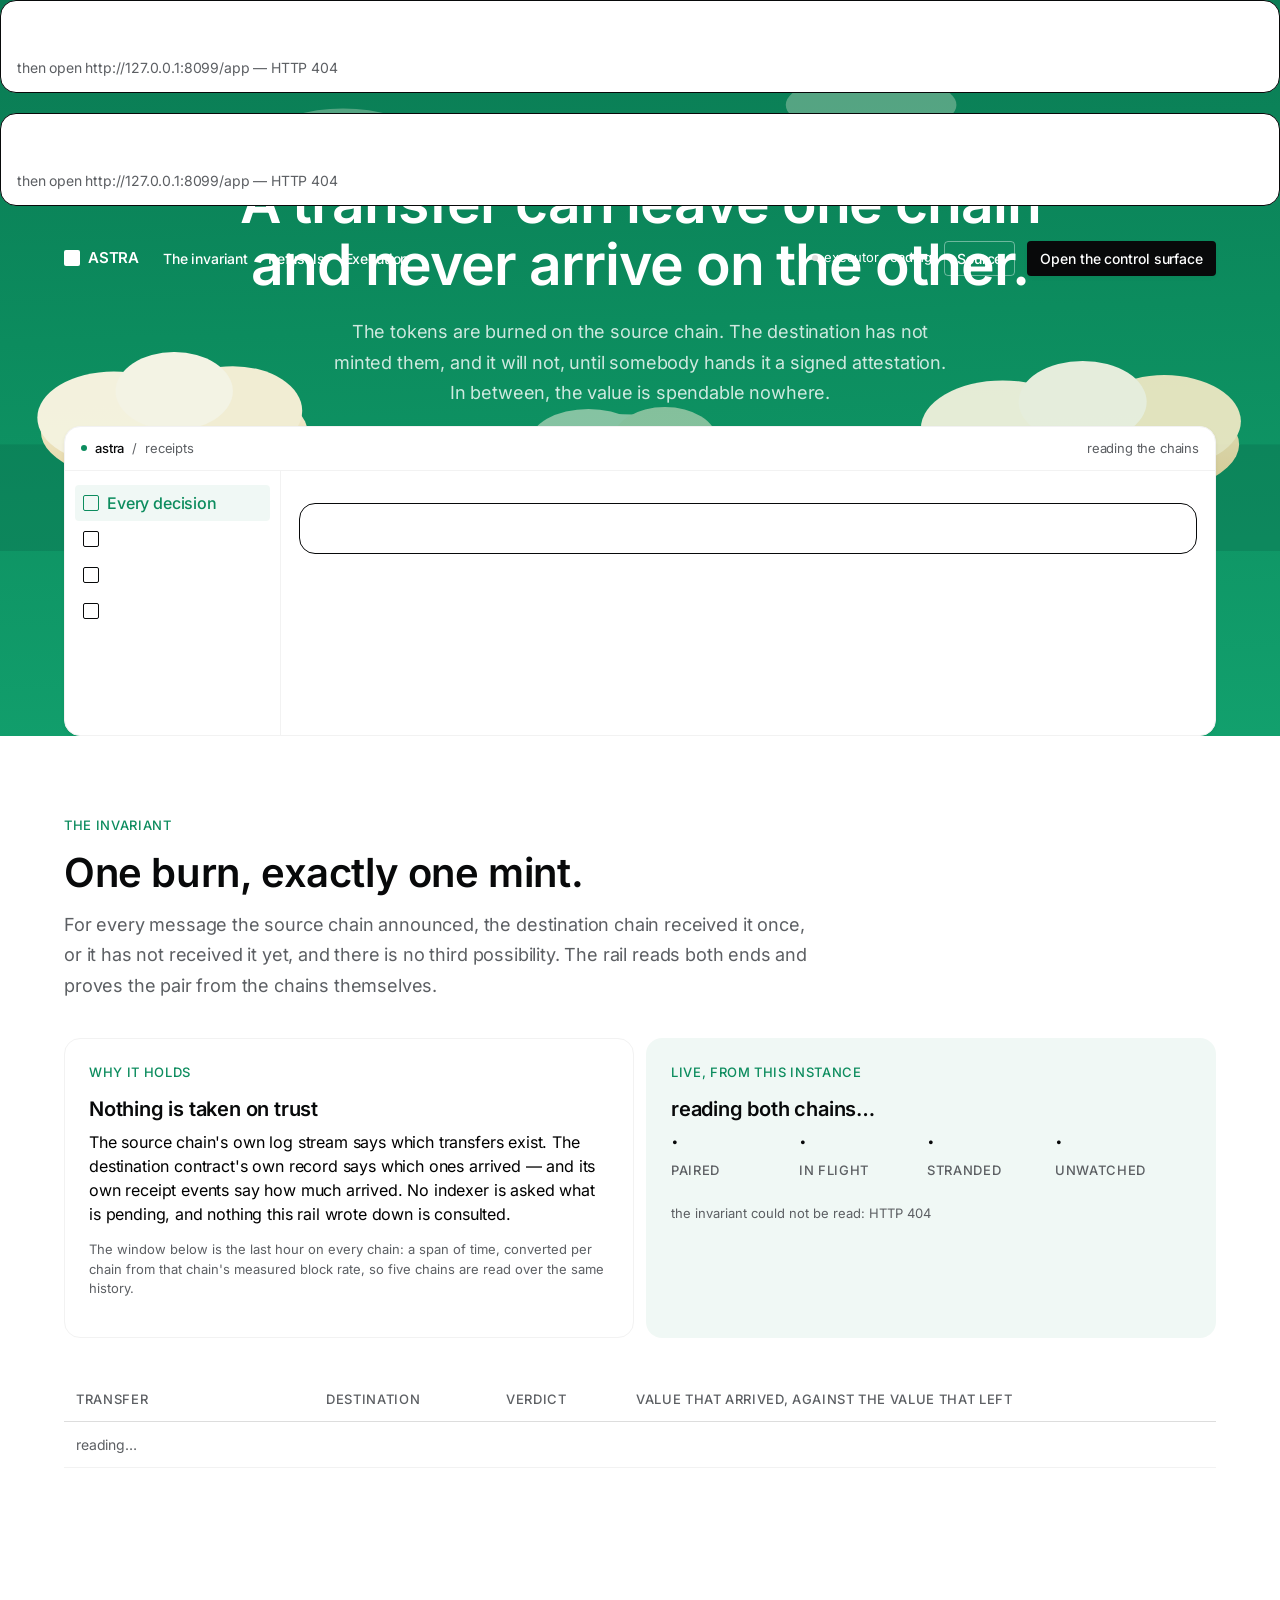
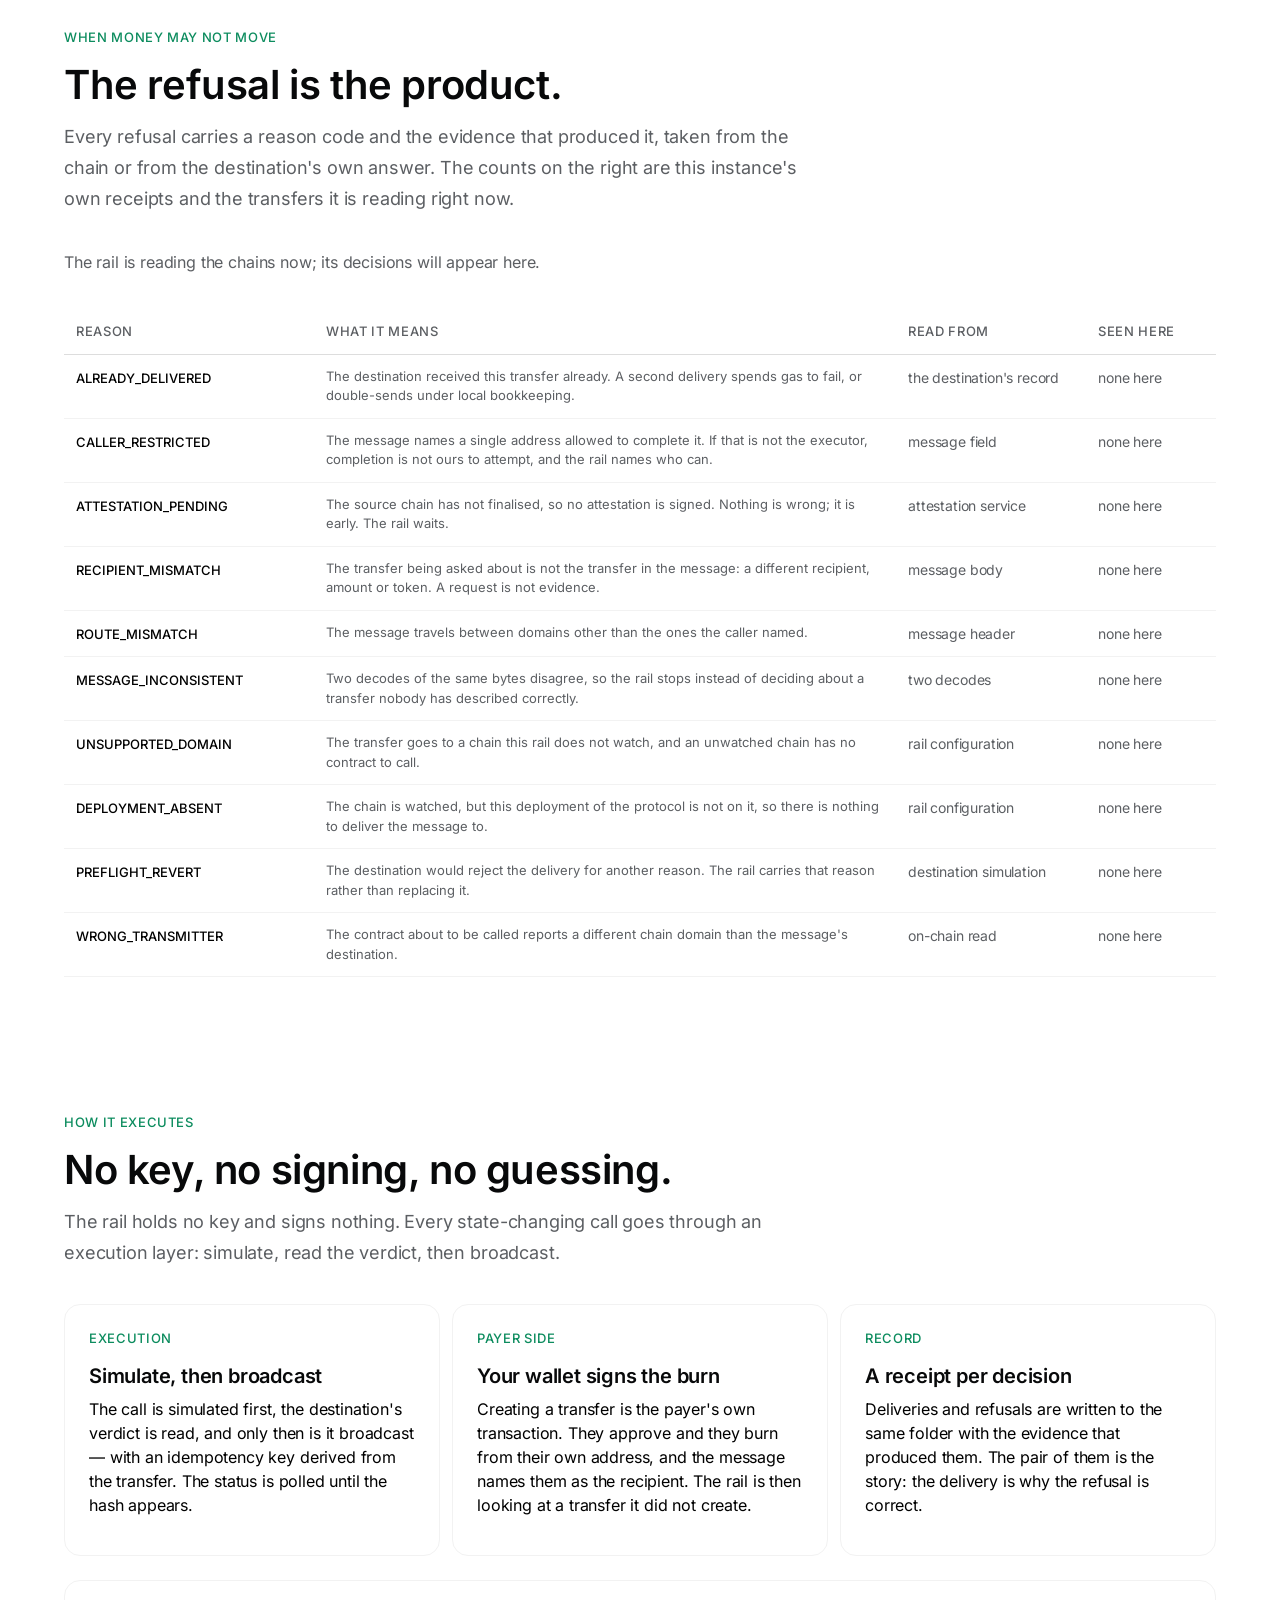
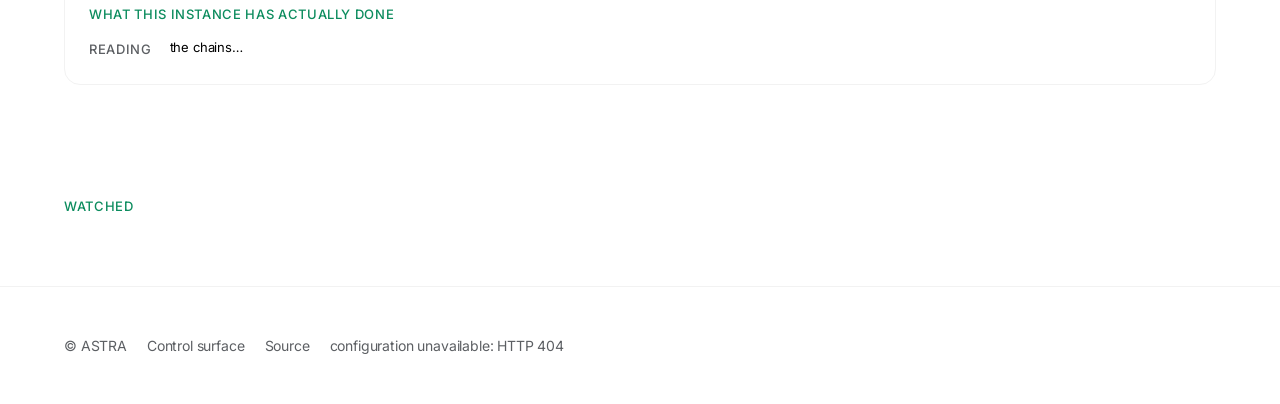
==== commit ed894282: "feat(landing): read this instance instead of describing it The invariant block said '1 paired, 1 str" ====
--- a/service/web/index.html
+++ b/service/web/index.html
@@ -86,17 +86,16 @@
         <span class="dot"></span>
         <span class="title">astra</span>
         <span>/</span>
-        <span>the collection</span>
+        <span>receipts</span>
         <span class="spacer"></span>
         <span id="product-count">reading the chains</span>
       </div>
       <div class="product-body">
         <div class="product-side">
-          <div class="side-item active"><i></i>In flight</div>
-          <div class="side-item"><i></i>Receipts</div>
-          <div class="side-item"><i></i>Pairing proof</div>
+          <div class="side-item active"><i></i>Every decision</div>
+          <div class="side-item"><i></i>Deliveries</div>
+          <div class="side-item"><i></i>Refusals</div>
           <div class="side-item"><i></i>Watched chains</div>
-          <div class="side-item"><i></i>Refusals</div>
         </div>
         <div class="product-main">
           <div id="evidence"><div class="skel"></div></div>
@@ -117,23 +116,37 @@
         pair from the chains themselves.
       </p>
     </div>
+
     <div class="cards two">
       <div class="card">
-        <div class="eyebrow">Executable</div>
-        <h3>prove_pairing.py</h3>
-        <p>Reads both chains and reports, per transfer, paired, in flight, stranded or unwatched. It
-        exits non-zero the moment a burn is stranded with a signed attestation, or a nonce was received
-        twice.</p>
-        <div class="code">1 paired, 1 stranded, 6 unwatched</div>
-      </div>
-      <div class="card wash">
         <div class="eyebrow">Why it holds</div>
         <h3>Nothing is taken on trust</h3>
         <p>The source chain's own log stream says which transfers exist. The destination contract's own
-        record says which ones arrived. No indexer is asked what is pending, and nothing this rail wrote
-        down is consulted.</p>
-      </div>
-    </div>
+        record says which ones arrived — and its own receipt events say how much arrived. No indexer is
+        asked what is pending, and nothing this rail wrote down is consulted.</p>
+        <p class="note">The window below is the last hour on every chain: a span of time, converted per
+        chain from that chain's measured block rate, so five chains are read over the same history.</p>
+      </div>
+      <div class="card wash">
+        <div class="eyebrow">Live, from this instance</div>
+        <h3 id="inv-headline">reading both chains&hellip;</h3>
+        <div class="counters" id="inv-counters">
+          <div><div class="v" id="l-paired">&middot;</div><div class="k">paired</div></div>
+          <div><div class="v" id="l-inflight">&middot;</div><div class="k">in flight</div></div>
+          <div><div class="v" id="l-stranded">&middot;</div><div class="k">stranded</div></div>
+          <div><div class="v" id="l-unwatched">&middot;</div><div class="k">unwatched</div></div>
+        </div>
+        <p class="note" id="inv-note">reading the invariant&hellip;</p>
+      </div>
+    </div>
+
+    <table style="margin-top:40px">
+      <thead>
+        <tr><th style="width:250px">Transfer</th><th style="width:180px">Destination</th>
+          <th style="width:130px">Verdict</th><th>Value that arrived, against the value that left</th></tr>
+      </thead>
+      <tbody id="inv-rows"><tr><td colspan="4" class="dim">reading&hellip;</td></tr></tbody>
+    </table>
   </div>
 </section>
 
@@ -143,22 +156,28 @@
       <div class="eyebrow">When money may not move</div>
       <h2>The refusal is the product.</h2>
       <p class="lede">Every refusal carries a reason code and the evidence that produced it, taken from
-      the chain or from the destination's own answer.</p>
-    </div>
-    <table>
+      the chain or from the destination's own answer. The counts on the right are this instance's own
+      receipts and the transfers it is reading right now.</p>
+    </div>
+
+    <div id="refusal-strip" class="strip"></div>
+
+    <table style="margin-top:36px">
       <thead>
-        <tr><th style="width:250px">Reason</th><th>What it means</th><th style="width:190px">Read from</th></tr>
+        <tr><th style="width:250px">Reason</th><th>What it means</th>
+          <th style="width:190px">Read from</th><th style="width:130px">Seen here</th></tr>
       </thead>
       <tbody>
-        <tr><td><span class="reason">ALREADY_DELIVERED</span></td><td class="why">The destination received this transfer already. A second delivery spends gas to fail, or double-sends under a local nonce bookkeeping system.</td><td class="dim">the destination's record</td></tr>
-        <tr><td><span class="reason">CALLER_RESTRICTED</span></td><td class="why">The message names a single address allowed to complete it. If that is not the executor, completion is not ours to attempt, and the rail names who can.</td><td class="dim">message field</td></tr>
-        <tr><td><span class="reason">ATTESTATION_PENDING</span></td><td class="why">The source chain has not finalised, so no attestation is signed. Nothing is wrong; it is early. The rail waits.</td><td class="dim">attestation service</td></tr>
-        <tr><td><span class="reason">RECIPIENT_MISMATCH</span></td><td class="why">The transfer being asked about is not the transfer in the message: a different recipient, amount or token. A request is not evidence.</td><td class="dim">message body</td></tr>
-        <tr><td><span class="reason">ROUTE_MISMATCH</span></td><td class="why">The message travels between domains other than the ones the caller named.</td><td class="dim">message header</td></tr>
-        <tr><td><span class="reason">MESSAGE_INCONSISTENT</span></td><td class="why">Our decode of the message and the attestation service's decode disagree, so the rail stops instead of deciding about a transfer nobody has described correctly.</td><td class="dim">two decodes</td></tr>
-        <tr><td><span class="reason">UNSUPPORTED_DOMAIN</span></td><td class="why">The transfer goes to a chain this rail does not watch, and an unwatched chain has no contract to call.</td><td class="dim">rail configuration</td></tr>
-        <tr><td><span class="reason">WRONG_TRANSMITTER</span></td><td class="why">The contract about to be called reports a different chain domain than the message's destination.</td><td class="dim">on-chain read</td></tr>
-        <tr><td><span class="reason">PREFLIGHT_REVERT</span></td><td class="why">The destination would reject the delivery for another reason. The rail carries that reason rather than replacing it.</td><td class="dim">destination simulation</td></tr>
+        <tr data-reason="ALREADY_DELIVERED"><td><span class="reason">ALREADY_DELIVERED</span></td><td class="why">The destination received this transfer already. A second delivery spends gas to fail, or double-sends under local bookkeeping.</td><td class="dim">the destination's record</td><td class="count"></td></tr>
+        <tr data-reason="CALLER_RESTRICTED"><td><span class="reason">CALLER_RESTRICTED</span></td><td class="why">The message names a single address allowed to complete it. If that is not the executor, completion is not ours to attempt, and the rail names who can.</td><td class="dim">message field</td><td class="count"></td></tr>
+        <tr data-reason="ATTESTATION_PENDING"><td><span class="reason">ATTESTATION_PENDING</span></td><td class="why">The source chain has not finalised, so no attestation is signed. Nothing is wrong; it is early. The rail waits.</td><td class="dim">attestation service</td><td class="count"></td></tr>
+        <tr data-reason="RECIPIENT_MISMATCH"><td><span class="reason">RECIPIENT_MISMATCH</span></td><td class="why">The transfer being asked about is not the transfer in the message: a different recipient, amount or token. A request is not evidence.</td><td class="dim">message body</td><td class="count"></td></tr>
+        <tr data-reason="ROUTE_MISMATCH"><td><span class="reason">ROUTE_MISMATCH</span></td><td class="why">The message travels between domains other than the ones the caller named.</td><td class="dim">message header</td><td class="count"></td></tr>
+        <tr data-reason="MESSAGE_INCONSISTENT"><td><span class="reason">MESSAGE_INCONSISTENT</span></td><td class="why">Two decodes of the same bytes disagree, so the rail stops instead of deciding about a transfer nobody has described correctly.</td><td class="dim">two decodes</td><td class="count"></td></tr>
+        <tr data-reason="UNSUPPORTED_DOMAIN"><td><span class="reason">UNSUPPORTED_DOMAIN</span></td><td class="why">The transfer goes to a chain this rail does not watch, and an unwatched chain has no contract to call.</td><td class="dim">rail configuration</td><td class="count"></td></tr>
+        <tr data-reason="DEPLOYMENT_ABSENT"><td><span class="reason">DEPLOYMENT_ABSENT</span></td><td class="why">The chain is watched, but this deployment of the protocol is not on it, so there is nothing to deliver the message to.</td><td class="dim">rail configuration</td><td class="count"></td></tr>
+        <tr data-reason="PREFLIGHT_REVERT"><td><span class="reason">PREFLIGHT_REVERT</span></td><td class="why">The destination would reject the delivery for another reason. The rail carries that reason rather than replacing it.</td><td class="dim">destination simulation</td><td class="count"></td></tr>
+        <tr data-reason="WRONG_TRANSMITTER"><td><span class="reason">WRONG_TRANSMITTER</span></td><td class="why">The contract about to be called reports a different chain domain than the message's destination.</td><td class="dim">on-chain read</td><td class="count"></td></tr>
       </tbody>
     </table>
   </div>
@@ -169,19 +188,23 @@
     <div class="section-head">
       <div class="eyebrow">How it executes</div>
       <h2>No key, no signing, no guessing.</h2>
-    </div>
+      <p class="lede">The rail holds no key and signs nothing. Every state-changing call goes through an
+      execution layer: simulate, read the verdict, then broadcast.</p>
+    </div>
+
     <div class="cards three">
       <div class="card">
         <div class="eyebrow">Execution</div>
         <h3>Simulate, then broadcast</h3>
-        <p>Every state-changing call goes through the execution layer: simulate, read the verdict,
-        broadcast with an idempotency key derived from the transfer, then poll until the hash appears.</p>
+        <p>The call is simulated first, the destination's verdict is read, and only then is it broadcast —
+        with an idempotency key derived from the transfer. The status is polled until the hash appears.</p>
       </div>
       <div class="card">
         <div class="eyebrow">Payer side</div>
         <h3>Your wallet signs the burn</h3>
         <p>Creating a transfer is the payer's own transaction. They approve and they burn from their own
-        address, and the message names them as the recipient.</p>
+        address, and the message names them as the recipient. The rail is then looking at a transfer it
+        did not create.</p>
       </div>
       <div class="card">
         <div class="eyebrow">Record</div>
@@ -190,10 +213,11 @@
         The pair of them is the story: the delivery is why the refusal is correct.</p>
       </div>
     </div>
-    <div class="code" style="margin-top:24px">python3 scripts/astra_open_transfer.py --amount 1
-python3 scripts/astra_inflight.py --blocks 5000
-python3 scripts/astra_complete.py --burn-tx 0x... --source 6 --destination 0 --wait 300
-python3 scripts/prove_pairing.py</div>
+
+    <div class="card" style="margin-top:24px">
+      <div class="eyebrow">What this instance has actually done</div>
+      <dl class="kv" id="facts"><dt>reading</dt><dd>the chains&hellip;</dd></dl>
+    </div>
   </div>
 </section>
 
--- a/service/web/astra.css
+++ b/service/web/astra.css
@@ -292,3 +292,28 @@
 .stack{display:flex;flex-direction:column;gap:var(--gap)}
 .receipt-card{border:1px solid var(--mist);border-radius:var(--r-card);padding:18px 20px;background:var(--paper)}
 .receipt-card.head{border-color:var(--cloud)}
+
+
+/* --- the payer panel: what the key on this machine can actually pay with --- */
+.payer-box{
+  border:1px solid var(--cloud);border-radius:var(--r-card);padding:14px 16px;
+  margin-bottom:20px;background:var(--paper);font-size:14px;
+}
+.payer-box .brief{margin-bottom:10px}
+.payer-box .mono{font-size:15px}
+table.mini{width:100%;border-collapse:collapse;font-size:13px}
+table.mini th{
+  text-align:left;font-weight:500;color:var(--dim);border-bottom:1px solid var(--mist);
+  padding:4px 6px 6px 0;
+}
+table.mini td{padding:5px 6px 5px 0;border-bottom:1px solid var(--mist)}
+table.mini tr:last-child td{border-bottom:0}
+
+/* --- the step log: what is happening, in the order it happened ------------ */
+ol.steps{
+  list-style:none;margin:14px 0 0;padding:12px 14px;border:1px solid var(--cloud);
+  border-radius:var(--r-card);font-size:13px;line-height:1.7;max-height:220px;overflow:auto;
+}
+ol.steps li{margin:0;padding:2px 0;border-bottom:1px solid var(--mist)}
+ol.steps li:last-child{border-bottom:0}
+ol.steps .dim{font-variant-numeric:tabular-nums}
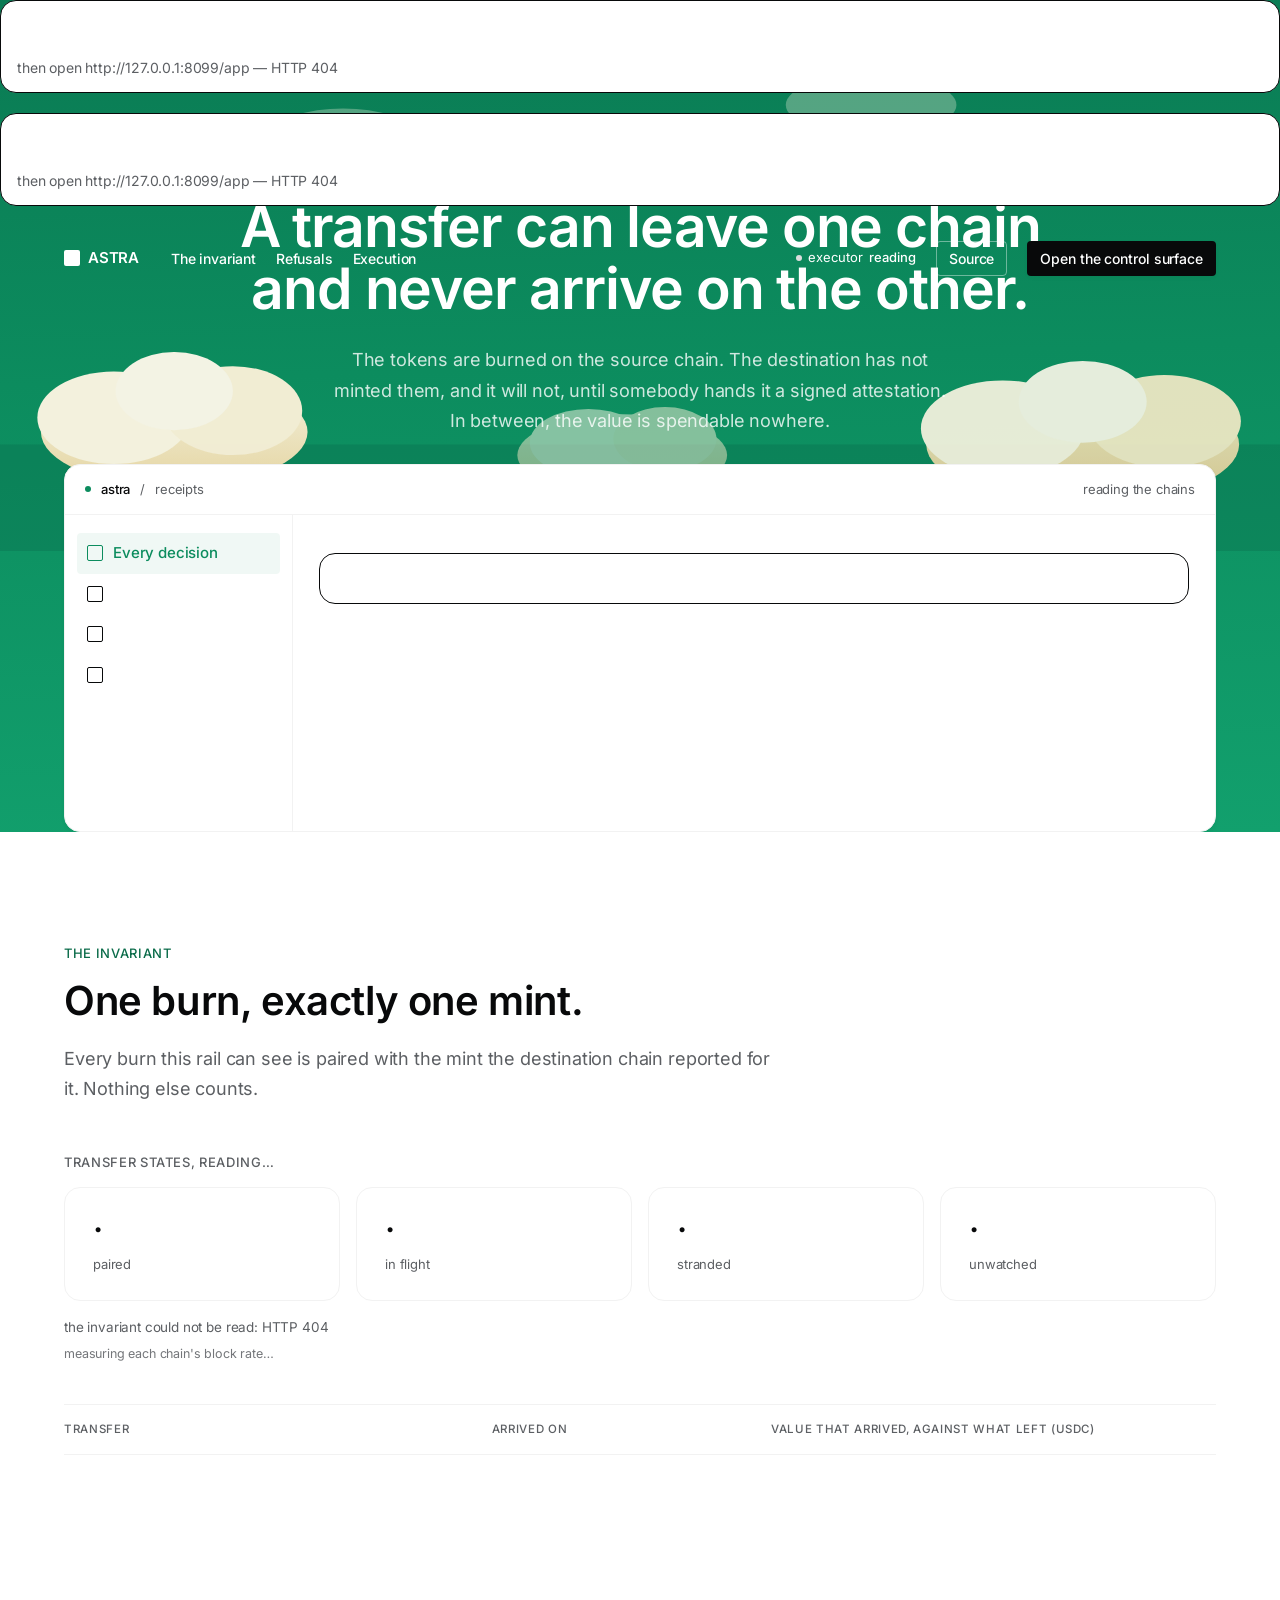
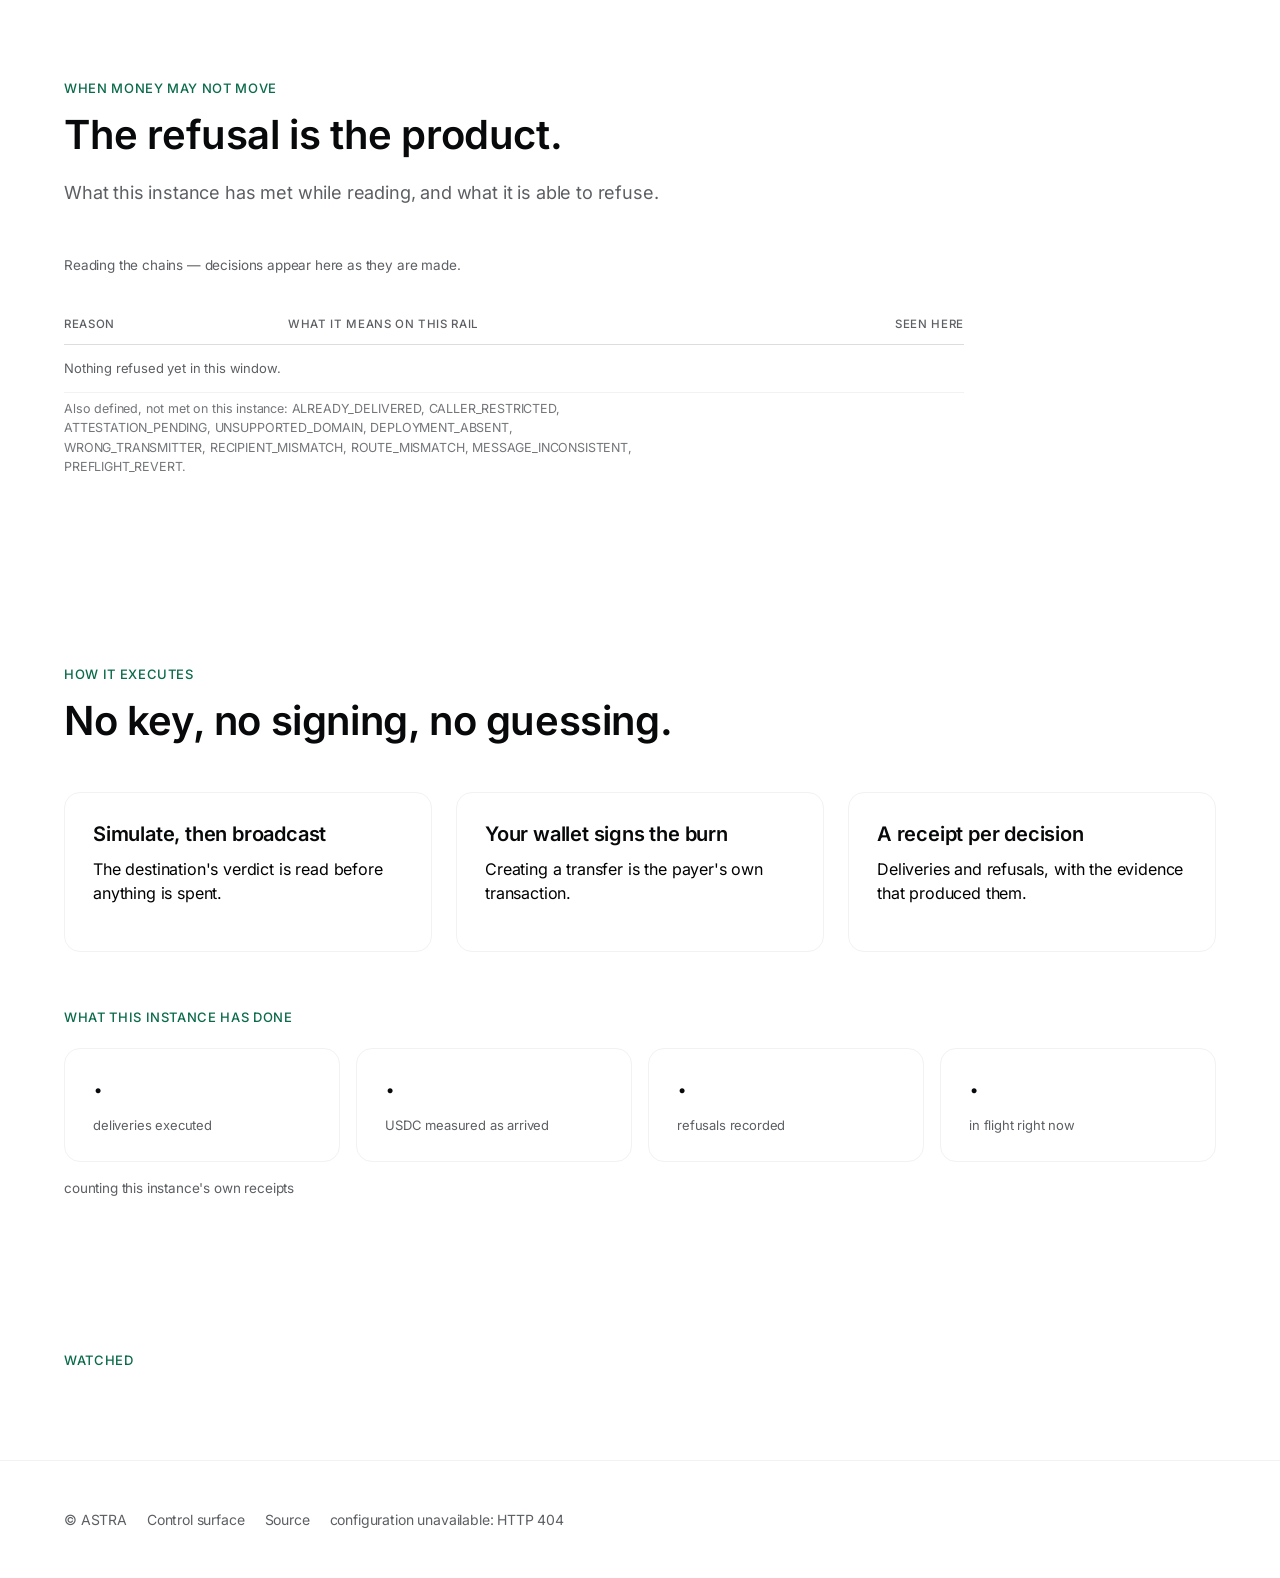
==== commit 50949e5d: "style(landing): numbers, not paragraphs, below the fold The lower half of the page was a document: t" ====
--- a/service/web/index.html
+++ b/service/web/index.html
@@ -110,43 +110,26 @@
     <div class="section-head">
       <div class="eyebrow">The invariant</div>
       <h2>One burn, exactly one mint.</h2>
-      <p class="lede">
-        For every message the source chain announced, the destination chain received it once, or it has
-        not received it yet, and there is no third possibility. The rail reads both ends and proves the
-        pair from the chains themselves.
-      </p>
-    </div>
-
-    <div class="cards two">
-      <div class="card">
-        <div class="eyebrow">Why it holds</div>
-        <h3>Nothing is taken on trust</h3>
-        <p>The source chain's own log stream says which transfers exist. The destination contract's own
-        record says which ones arrived — and its own receipt events say how much arrived. No indexer is
-        asked what is pending, and nothing this rail wrote down is consulted.</p>
-        <p class="note">The window below is the last hour on every chain: a span of time, converted per
-        chain from that chain's measured block rate, so five chains are read over the same history.</p>
-      </div>
-      <div class="card wash">
-        <div class="eyebrow">Live, from this instance</div>
-        <h3 id="inv-headline">reading both chains&hellip;</h3>
-        <div class="counters" id="inv-counters">
-          <div><div class="v" id="l-paired">&middot;</div><div class="k">paired</div></div>
-          <div><div class="v" id="l-inflight">&middot;</div><div class="k">in flight</div></div>
-          <div><div class="v" id="l-stranded">&middot;</div><div class="k">stranded</div></div>
-          <div><div class="v" id="l-unwatched">&middot;</div><div class="k">unwatched</div></div>
-        </div>
-        <p class="note" id="inv-note">reading the invariant&hellip;</p>
-      </div>
-    </div>
-
-    <table style="margin-top:40px">
-      <thead>
-        <tr><th style="width:250px">Transfer</th><th style="width:180px">Destination</th>
-          <th style="width:130px">Verdict</th><th>Value that arrived, against the value that left</th></tr>
-      </thead>
-      <tbody id="inv-rows"><tr><td colspan="4" class="dim">reading&hellip;</td></tr></tbody>
-    </table>
+      <p class="lede">Every burn this rail can see is paired with the mint the destination chain reported
+      for it. Nothing else counts.</p>
+    </div>
+
+    <div class="caps" id="inv-caps">Transfer states, reading&hellip;</div>
+    <div class="stats">
+      <div class="stat ok"><b id="l-paired">&middot;</b><span>paired</span></div>
+      <div class="stat"><b id="l-inflight">&middot;</b><span>in flight</span></div>
+      <div class="stat"><b id="l-stranded">&middot;</b><span>stranded</span></div>
+      <div class="stat"><b id="l-unwatched">&middot;</b><span>unwatched</span></div>
+    </div>
+    <p class="fine" id="inv-note">reading both chains&hellip;</p>
+    <p class="fine faint" id="inv-rate">measuring each chain's block rate&hellip;</p>
+
+    <div class="pairs">
+      <div class="pair pair-head">
+        <span>Transfer</span><span>Arrived on</span><span>Value that arrived, against what left (USDC)</span>
+      </div>
+      <div id="inv-rows"></div>
+    </div>
   </div>
 </section>
 
@@ -155,31 +138,16 @@
     <div class="section-head">
       <div class="eyebrow">When money may not move</div>
       <h2>The refusal is the product.</h2>
-      <p class="lede">Every refusal carries a reason code and the evidence that produced it, taken from
-      the chain or from the destination's own answer. The counts on the right are this instance's own
-      receipts and the transfers it is reading right now.</p>
-    </div>
-
-    <div id="refusal-strip" class="strip"></div>
-
-    <table style="margin-top:36px">
-      <thead>
-        <tr><th style="width:250px">Reason</th><th>What it means</th>
-          <th style="width:190px">Read from</th><th style="width:130px">Seen here</th></tr>
-      </thead>
-      <tbody>
-        <tr data-reason="ALREADY_DELIVERED"><td><span class="reason">ALREADY_DELIVERED</span></td><td class="why">The destination received this transfer already. A second delivery spends gas to fail, or double-sends under local bookkeeping.</td><td class="dim">the destination's record</td><td class="count"></td></tr>
-        <tr data-reason="CALLER_RESTRICTED"><td><span class="reason">CALLER_RESTRICTED</span></td><td class="why">The message names a single address allowed to complete it. If that is not the executor, completion is not ours to attempt, and the rail names who can.</td><td class="dim">message field</td><td class="count"></td></tr>
-        <tr data-reason="ATTESTATION_PENDING"><td><span class="reason">ATTESTATION_PENDING</span></td><td class="why">The source chain has not finalised, so no attestation is signed. Nothing is wrong; it is early. The rail waits.</td><td class="dim">attestation service</td><td class="count"></td></tr>
-        <tr data-reason="RECIPIENT_MISMATCH"><td><span class="reason">RECIPIENT_MISMATCH</span></td><td class="why">The transfer being asked about is not the transfer in the message: a different recipient, amount or token. A request is not evidence.</td><td class="dim">message body</td><td class="count"></td></tr>
-        <tr data-reason="ROUTE_MISMATCH"><td><span class="reason">ROUTE_MISMATCH</span></td><td class="why">The message travels between domains other than the ones the caller named.</td><td class="dim">message header</td><td class="count"></td></tr>
-        <tr data-reason="MESSAGE_INCONSISTENT"><td><span class="reason">MESSAGE_INCONSISTENT</span></td><td class="why">Two decodes of the same bytes disagree, so the rail stops instead of deciding about a transfer nobody has described correctly.</td><td class="dim">two decodes</td><td class="count"></td></tr>
-        <tr data-reason="UNSUPPORTED_DOMAIN"><td><span class="reason">UNSUPPORTED_DOMAIN</span></td><td class="why">The transfer goes to a chain this rail does not watch, and an unwatched chain has no contract to call.</td><td class="dim">rail configuration</td><td class="count"></td></tr>
-        <tr data-reason="DEPLOYMENT_ABSENT"><td><span class="reason">DEPLOYMENT_ABSENT</span></td><td class="why">The chain is watched, but this deployment of the protocol is not on it, so there is nothing to deliver the message to.</td><td class="dim">rail configuration</td><td class="count"></td></tr>
-        <tr data-reason="PREFLIGHT_REVERT"><td><span class="reason">PREFLIGHT_REVERT</span></td><td class="why">The destination would reject the delivery for another reason. The rail carries that reason rather than replacing it.</td><td class="dim">destination simulation</td><td class="count"></td></tr>
-        <tr data-reason="WRONG_TRANSMITTER"><td><span class="reason">WRONG_TRANSMITTER</span></td><td class="why">The contract about to be called reports a different chain domain than the message's destination.</td><td class="dim">on-chain read</td><td class="count"></td></tr>
-      </tbody>
-    </table>
+      <p class="lede">What this instance has met while reading, and what it is able to refuse.</p>
+    </div>
+
+    <div class="chips" id="refusal-chips"></div>
+
+    <div class="reasons-head">
+      <span>Reason</span><span>What it means on this rail</span><span>Seen here</span>
+    </div>
+    <div class="reasons" id="reason-list"></div>
+    <p class="fine faint" id="reason-foot"></p>
   </div>
 </section>
 
@@ -188,36 +156,31 @@
     <div class="section-head">
       <div class="eyebrow">How it executes</div>
       <h2>No key, no signing, no guessing.</h2>
-      <p class="lede">The rail holds no key and signs nothing. Every state-changing call goes through an
-      execution layer: simulate, read the verdict, then broadcast.</p>
     </div>
 
     <div class="cards three">
       <div class="card">
-        <div class="eyebrow">Execution</div>
         <h3>Simulate, then broadcast</h3>
-        <p>The call is simulated first, the destination's verdict is read, and only then is it broadcast —
-        with an idempotency key derived from the transfer. The status is polled until the hash appears.</p>
+        <p>The destination's verdict is read before anything is spent.</p>
       </div>
       <div class="card">
-        <div class="eyebrow">Payer side</div>
         <h3>Your wallet signs the burn</h3>
-        <p>Creating a transfer is the payer's own transaction. They approve and they burn from their own
-        address, and the message names them as the recipient. The rail is then looking at a transfer it
-        did not create.</p>
+        <p>Creating a transfer is the payer's own transaction.</p>
       </div>
       <div class="card">
-        <div class="eyebrow">Record</div>
         <h3>A receipt per decision</h3>
-        <p>Deliveries and refusals are written to the same folder with the evidence that produced them.
-        The pair of them is the story: the delivery is why the refusal is correct.</p>
-      </div>
-    </div>
-
-    <div class="card" style="margin-top:24px">
-      <div class="eyebrow">What this instance has actually done</div>
-      <dl class="kv" id="facts"><dt>reading</dt><dd>the chains&hellip;</dd></dl>
-    </div>
+        <p>Deliveries and refusals, with the evidence that produced them.</p>
+      </div>
+    </div>
+
+    <div class="eyebrow" style="margin:56px 0 20px">What this instance has done</div>
+    <div class="stats" id="facts">
+      <div class="stat"><b>&middot;</b><span>deliveries executed</span></div>
+      <div class="stat"><b>&middot;</b><span>USDC measured as arrived</span></div>
+      <div class="stat"><b>&middot;</b><span>refusals recorded</span></div>
+      <div class="stat"><b>&middot;</b><span>in flight right now</span></div>
+    </div>
+    <p class="fine" id="facts-note">counting this instance's own receipts</p>
   </div>
 </section>
 
--- a/service/web/astra.css
+++ b/service/web/astra.css
@@ -14,6 +14,7 @@
 }
 
 :root{
+  --eyebrow:#0a6b49;
   /* colour */
   --mint:#0c8c5e;
   --ink:#08090a;
@@ -36,9 +37,9 @@
 
   /* space + shape */
   --max:1200px;
-  --section:80px;
-  --card-pad:24px;
-  --gap:12px;
+  --section:112px;
+  --card-pad:28px;
+  --gap:20px;
   --r-tag:4px; --r-input:4px; --r-btn:4px; --r-card:16px; --r-lg:24px;
 
   /* elevation, whispered */
@@ -106,16 +107,16 @@
 .hero{
   position:relative;overflow:hidden;color:var(--paper);
   background:linear-gradient(178deg,#0a7a53 0%,#0c8c5e 44%,#12a06d 100%);
-  padding-block:132px 0;
+  padding-block:152px 0;
 }
 .hero .wrap{position:relative;z-index:2}
 .hero-sky{position:absolute;inset:0;z-index:1;pointer-events:none}
 .hero-eyebrow{
   font-size:var(--caption);font-weight:500;letter-spacing:var(--caption-ls);
-  text-transform:uppercase;color:rgba(255,255,255,.72);margin-bottom:20px;text-align:center;
+  text-transform:uppercase;color:rgba(255,255,255,.72);margin-bottom:24px;text-align:center;
 }
 .hero h1{
-  margin:0 auto 20px;max-width:900px;text-align:center;
+  margin:0 auto 24px;max-width:920px;text-align:center;
   font-size:var(--display);line-height:1.1;letter-spacing:var(--display-ls);
   font-weight:600;color:var(--paper);
 }
@@ -128,7 +129,7 @@
   .hero h1{font-size:34px;letter-spacing:-.6px}
 }
 .hero-form{
-  display:flex;align-items:center;gap:8px;margin:32px auto 0;max-width:520px;
+  display:flex;align-items:center;gap:8px;margin:44px auto 0;max-width:540px;
   background:var(--paper);border:1px solid var(--cloud);border-radius:var(--r-btn);
   padding:4px 4px 4px 16px;box-shadow:var(--shadow-card);
 }
@@ -143,15 +144,15 @@
 }
 .hero-form button:hover{background:#1b1d20}
 .hero-note{
-  margin:12px auto 0;max-width:520px;text-align:center;font-size:13px;
+  margin:18px auto 0;max-width:540px;text-align:center;font-size:13px;
   color:rgba(255,255,255,.72);letter-spacing:0;
 }
 .hero-out{
-  margin:20px auto 0;max-width:660px;border-radius:var(--r-card);
-  background:var(--paper);color:var(--black);padding:20px 22px;
+  margin:28px auto 0;max-width:680px;border-radius:var(--r-card);
+  background:var(--paper);color:var(--black);padding:24px 26px;
   box-shadow:var(--shadow-card);text-align:left;
 }
-.hero-stage{position:relative;z-index:3;margin-top:-96px}
+.hero-stage{position:relative;z-index:3;margin-top:-104px}
 @media(max-width:900px){.hero-stage{margin-top:-56px}}
 
 /* the product, floating, bridging hero and page */
@@ -160,40 +161,44 @@
   border:1px solid var(--mist);overflow:hidden;
 }
 .product-bar{
-  display:flex;align-items:center;gap:8px;padding:12px 16px;border-bottom:1px solid var(--mist);
+  display:flex;align-items:center;gap:10px;padding:15px 20px;border-bottom:1px solid var(--mist);
   font-size:13px;color:var(--dim);
 }
 .product-bar .dot{background:var(--mint)}
 .product-bar .title{color:var(--ink);font-weight:500}
-.product-body{display:grid;grid-template-columns:216px minmax(0,1fr);min-height:264px}
+.product-body{display:grid;grid-template-columns:228px minmax(0,1fr);min-height:316px}
 @media(max-width:760px){.product-body{grid-template-columns:1fr}}
-.product-side{border-right:1px solid var(--mist);padding:14px 10px}
+.product-side{border-right:1px solid var(--mist);padding:18px 12px}
 @media(max-width:760px){.product-side{border-right:0;border-bottom:1px solid var(--mist)}}
 .side-item{
-  display:flex;align-items:center;gap:8px;padding:6px 8px;border-radius:var(--r-tag);
-  font-size:16px;
+  display:flex;align-items:center;gap:10px;padding:9px 10px;border-radius:var(--r-tag);
+  font-size:15px;
 }
 .side-item.active{background:var(--mint-wash);color:var(--mint);font-weight:500}
 .side-item i{width:16px;height:16px;display:block;border:1.5px solid var(--ink);border-radius:2px}
 .side-item.active i{border-color:var(--mint)}
-.product-main{padding:16px 18px;min-width:0}
+.product-main{padding:22px 26px;min-width:0}
+.product-main table{margin:0}
+.product-main td{vertical-align:middle}
+.product-main .tag{white-space:nowrap}
 
 /* --- sections --------------------------------------------------------- */
 section{padding-block:var(--section)}
-section.tight{padding-block:56px}
-.section-head{max-width:760px;margin-bottom:36px}
+section.tight{padding-block:76px}
+@media(max-width:900px){:root{--section:72px}section.tight{padding-block:56px}}
+.section-head{max-width:720px;margin-bottom:48px}
 .eyebrow{
   font-size:var(--caption);font-weight:500;letter-spacing:var(--caption-ls);
-  text-transform:uppercase;color:var(--mint);margin-bottom:14px;
-}
-h2{margin:0 0 14px;font-size:var(--h);line-height:1.15;letter-spacing:var(--h-ls);font-weight:600;color:var(--ink)}
-h3{margin:0 0 8px;font-size:var(--sub);line-height:1.3;letter-spacing:var(--sub-ls);font-weight:600;color:var(--ink)}
+  text-transform:uppercase;color:var(--eyebrow);margin-bottom:14px;
+}
+h2{margin:0 0 18px;font-size:var(--h);line-height:1.15;letter-spacing:var(--h-ls);font-weight:600;color:var(--ink)}
+h3{margin:0 0 10px;font-size:var(--sub);line-height:1.3;letter-spacing:var(--sub-ls);font-weight:600;color:var(--ink)}
 h4{margin:0 0 6px;font-size:var(--h-sm);line-height:1.33;letter-spacing:var(--h-sm-ls);font-weight:600}
-p{margin:0 0 14px;max-width:74ch}
+p{margin:0 0 18px;max-width:72ch}
 p.lede{font-size:18px;line-height:1.71;color:var(--dim);max-width:70ch}
 
 /* --- cards ------------------------------------------------------------ */
-.cards{display:grid;gap:var(--gap)}
+.cards{display:grid;gap:24px}
 .cards.two{grid-template-columns:repeat(2,1fr)}
 .cards.three{grid-template-columns:repeat(3,1fr)}
 @media(max-width:860px){.cards.two,.cards.three{grid-template-columns:1fr}}
@@ -209,7 +214,9 @@
 
 /* --- tables ----------------------------------------------------------- */
 table{width:100%;border-collapse:collapse;font-size:14px}
-th,td{text-align:left;padding:12px;border-bottom:1px solid var(--mist);vertical-align:top}
+th,td{text-align:left;padding:18px 16px;border-bottom:1px solid var(--mist);vertical-align:top}
+th:first-child,td:first-child{padding-left:0}
+th:last-child,td:last-child{padding-right:0}
 th{
   font-size:var(--caption);font-weight:500;letter-spacing:var(--caption-ls);
   text-transform:uppercase;color:var(--dim);border-bottom:1px solid var(--cloud);
@@ -223,8 +230,8 @@
 }
 .tag.ok{background:var(--mint-wash);color:var(--mint)}
 .tag.wait{background:var(--paper);color:var(--dim);border-color:var(--cloud)}
-.tag.no{background:var(--ink);color:var(--paper)}
-.why{color:var(--dim);font-size:13px;margin-top:4px;max-width:60ch;letter-spacing:0}
+.tag.no{background:var(--paper);color:var(--ink);border-color:var(--cloud)}
+.why{color:var(--dim);font-size:13px;margin-top:6px;max-width:62ch;letter-spacing:0}
 .reason{font-size:13px;font-weight:500;letter-spacing:0}
 
 /* --- forms ------------------------------------------------------------ */
@@ -242,7 +249,7 @@
 .note{font-size:13px;color:var(--dim);max-width:70ch;letter-spacing:0}
 .err{border:1px solid var(--ink);border-radius:var(--r-card);padding:14px 16px;font-size:14px;margin-block:16px;background:var(--paper)}
 .ok{border:1px solid var(--cloud);border-radius:var(--r-card);padding:16px;background:var(--paper)}
-.kv{display:grid;grid-template-columns:auto 1fr;gap:8px 18px;margin:0;font-size:13px}
+.kv{display:grid;grid-template-columns:auto 1fr;gap:14px 24px;margin:0;font-size:14px}
 .kv dt{
   font-size:var(--caption);font-weight:500;letter-spacing:var(--caption-ls);
   text-transform:uppercase;color:var(--dim);padding-top:2px;
@@ -261,9 +268,9 @@
 .states i.wait{background:var(--cloud)}
 
 /* --- watched-chain band ---------------------------------------------- */
-.band{display:grid;grid-template-columns:repeat(4,1fr);gap:24px;align-items:start}
+.band{display:grid;grid-template-columns:repeat(auto-fit,minmax(190px,1fr));gap:22px 28px;align-items:start}
 @media(max-width:760px){.band{grid-template-columns:repeat(2,1fr)}}
-.band div{display:flex;flex-direction:column;gap:4px;font-size:14px;color:var(--dim)}
+.band div{display:flex;flex-direction:column;gap:6px;font-size:14px;color:var(--dim)}
 .band b{font-weight:500;color:var(--ink);font-size:15px}
 
 /* --- footer ----------------------------------------------------------- */
@@ -317,3 +324,194 @@
 ol.steps li{margin:0;padding:2px 0;border-bottom:1px solid var(--mist)}
 ol.steps li:last-child{border-bottom:0}
 ol.steps .dim{font-variant-numeric:tabular-nums}
+
+
+/* --- live strips on the landing page ---------------------------------- */
+.strip{
+  display:flex;flex-wrap:wrap;gap:10px 18px;align-items:center;
+  border:1px solid var(--mist);border-radius:var(--r-card);padding:18px 22px;background:var(--paper);
+}
+.strip-item{display:inline-flex;align-items:center;gap:10px;font-size:12px}
+td .count .tag{font-size:12px}
+.card .counters{margin:24px 0 18px}
+
+
+/* --- a clean dashboard: labels, numbers, tables ---------------------- */
+.crumb{
+  font-size:15px;font-weight:600;letter-spacing:-.2px;color:var(--ink);
+  padding-left:22px;position:relative;
+}
+.crumb::before{
+  content:"";position:absolute;left:0;top:50%;width:16px;height:16px;margin-top:-8px;
+  background:var(--mint);border-radius:2px;
+}
+.side-block{margin-bottom:36px}
+.side-block + .side-block{padding-top:28px;border-top:1px solid var(--mist)}
+.side-block .note{margin:0}
+.main section{padding-block:0;margin-bottom:72px}
+.main section:last-child{margin-bottom:0}
+.main .eyebrow{margin-bottom:18px}
+.main .counters{margin:0 0 20px}
+.main table{margin-top:4px}
+@media(max-width:1000px){.main section{margin-bottom:56px}}
+
+
+/* --- the dashboard: a rail of panes, one pane at a time --------------- */
+.dash-body{background:var(--paper)}
+.topbar{border-bottom:1px solid var(--mist);background:var(--paper)}
+.topbar-in{
+  display:flex;align-items:center;gap:16px;height:64px;
+  max-width:1600px;margin-inline:auto;padding-inline:24px;
+}
+.topbar .chip,.topbar .note{white-space:nowrap}
+@media(max-width:760px){.topbar .note{display:none}}
+
+.dash{
+  display:grid;grid-template-columns:264px minmax(0,1fr);
+  max-width:1600px;margin-inline:auto;align-items:start;
+}
+@media(max-width:900px){.dash{grid-template-columns:1fr}}
+
+.rail{border-right:1px solid var(--mist);min-height:calc(100vh - 64px);padding:28px 20px 48px 24px}
+@media(max-width:900px){.rail{border-right:0;border-bottom:1px solid var(--mist);min-height:0;padding:20px 24px 24px}}
+.rail-nav{display:flex;flex-direction:column;gap:2px;position:sticky;top:88px}
+@media(max-width:900px){.rail-nav{position:static}}
+.rail-group{
+  font-size:var(--caption);font-weight:500;letter-spacing:var(--caption-ls);
+  text-transform:uppercase;color:var(--dim);margin:22px 0 8px;
+}
+.rail-group:first-child{margin-top:0}
+.rail-item{
+  display:flex;align-items:center;gap:10px;padding:8px 10px;border-radius:var(--r-tag);
+  font-size:15px;color:var(--ink);
+}
+.rail-item:hover{background:var(--mist)}
+.rail-item.active{background:var(--mint-wash);color:var(--mint);font-weight:500}
+.rail-item .n{
+  min-width:22px;font-size:12px;color:var(--dim);font-variant-numeric:tabular-nums;
+}
+.rail-item.active .n{color:var(--mint)}
+.rail-control{padding:2px 0 0}
+.rail-control select{font-size:14px;padding:8px 10px}
+.rail-control .note{margin:8px 0 0;font-size:12px}
+
+.pane{padding:40px 40px 96px;min-width:0}
+@media(max-width:900px){.pane{padding:28px 24px 72px}}
+.pane-head{display:flex;align-items:baseline;justify-content:space-between;gap:20px;margin-bottom:28px}
+.pane-head h1{
+  margin:0;font-size:var(--h-sm);line-height:1.2;letter-spacing:var(--h-sm-ls);
+  font-weight:600;color:var(--ink);
+}
+.pane-head .note{margin:0}
+.pane-body .states{margin-bottom:20px}
+.pane-body table{margin-top:4px}
+.form-grid{display:grid;grid-template-columns:repeat(2,minmax(240px,1fr));gap:0 24px}
+@media(max-width:700px){.form-grid{grid-template-columns:1fr}}
+
+
+/* --- landing: numbers and chips instead of paragraphs ----------------- */
+.stats{
+  display:grid;grid-template-columns:repeat(auto-fit,minmax(180px,1fr));gap:16px;
+}
+.stat{
+  background:var(--paper);border:1px solid var(--mist);border-radius:var(--r-card);
+  padding:26px 28px;
+}
+.stat b{display:block;font-size:34px;line-height:1.08;letter-spacing:-.7px;font-weight:600;color:var(--ink);font-variant-numeric:tabular-nums}
+.stat span{display:block;margin-top:8px;font-size:13px;color:var(--dim)}
+.stat.ok b{color:var(--mint)}
+.fine{margin:16px 0 0;font-size:13px;color:var(--dim);line-height:1.5}
+
+.pairs{margin-top:32px;border-top:1px solid var(--mist)}
+.pair{
+  display:grid;grid-template-columns:minmax(200px,1.1fr) minmax(120px,0.7fr) 1.2fr;
+  gap:20px;align-items:center;padding:16px 0;border-bottom:1px solid var(--mist);font-size:14px;
+}
+.pair .pair-id{display:flex;align-items:center;gap:9px;font-size:13px;color:var(--dim)}
+.pair .pair-dest{color:var(--ink);font-size:14px}
+.pair .pair-value{color:var(--ink);font-size:14px;text-align:right}
+.pair.empty{display:block;color:var(--dim);font-size:14px;padding:18px 0}
+@media(max-width:700px){
+  .pair{grid-template-columns:1fr;gap:4px;padding:14px 0}
+  .pair .pair-value{text-align:left}
+}
+
+.chips{display:flex;flex-wrap:wrap;gap:10px}
+.chip-count{
+  display:inline-flex;align-items:center;gap:9px;border:1px solid var(--cloud);
+  border-radius:var(--r-tag);padding:8px 14px;font-size:12.5px;font-weight:500;
+  letter-spacing:.2px;color:var(--ink);
+}
+.chip-count b{color:var(--mint);font-weight:600;font-variant-numeric:tabular-nums}
+
+.reasons{margin-top:0;display:block}
+.reason-row{
+  display:grid;grid-template-columns:220px minmax(0,54ch) 1fr;gap:16px;align-items:baseline;
+  padding:14px 0;border-bottom:1px solid var(--mist);
+}
+.reason-row .reason{font-size:12.5px;font-weight:500;letter-spacing:.2px;color:var(--ink)}
+.reason-row .gloss{font-size:13px;color:var(--dim);line-height:1.45}
+.reason-row .seen{font-size:12px;color:var(--dim);text-align:right;font-variant-numeric:tabular-nums}
+.reason-row .seen.on{color:var(--mint)}
+@media(max-width:860px){
+  .reason-row{grid-template-columns:150px minmax(0,1fr) 84px;gap:10px}
+}
+.reasons-head{grid-template-columns:220px minmax(0,54ch) 1fr;gap:16px}
+.reason-foot{margin-top:22px}
+
+/* the busiest reason is the finding; the rest are the taxonomy */
+.chip-count:first-child{background:var(--mint-wash);border-color:var(--mint-wash);font-weight:600}
+.chip-count:first-child b{color:var(--eyebrow)}
+
+
+/* --- hierarchy: a lede reads as a lede, a table has a head ------------- */
+.lede{font-size:17px;line-height:1.6;color:var(--ink);max-width:62ch}
+.section-head h2 + .lede{margin-top:20px}
+.fine{margin:20px 0 0;font-size:13.5px;color:var(--dim);line-height:1.55}
+.fine.faint{margin-top:6px;font-size:12.5px;color:var(--dim);opacity:.85}
+
+.stats{margin-top:36px}
+.stat{padding:26px 28px}
+.stat b{font-size:32px;line-height:1;letter-spacing:-.6px}
+.stat span{margin-top:9px;font-size:13px}
+.stat.ok b{color:var(--ink)}
+
+.pairs{margin-top:40px}
+.pair-head{
+  padding:0 0 12px;border-bottom:1px solid var(--mist);
+  font-size:11.5px;font-weight:500;letter-spacing:.65px;text-transform:uppercase;color:var(--dim);
+}
+.pair{padding:16px 0}
+.pair:last-child{border-bottom:0}
+.pair .pair-id{font-size:12.5px}
+.pair .pair-value{font-variant-numeric:tabular-nums}
+
+.reasons-head{
+  display:grid;grid-template-columns:210px 1fr 70px;gap:14px;align-items:baseline;
+  margin:30px 0 0;padding-bottom:11px;border-bottom:1px solid var(--cloud);
+  font-size:11.5px;font-weight:500;letter-spacing:.65px;text-transform:uppercase;color:var(--dim);
+}
+.reasons-head span:last-child{text-align:right}
+.reasons{margin-top:0}
+@media(max-width:860px){
+  .reasons-head{grid-template-columns:150px 1fr 60px;gap:10px}
+}
+
+/* the taxonomy reads as one block: chips and list share a width, the grouping is
+   lede -> chips -> list, not lede -> [everything] */
+#refusals .section-head{margin-bottom:30px}
+.reasons-head,.reasons,.reason-foot{max-width:900px}
+.reasons-head{margin-top:40px}
+
+/* never let a loading block collapse into a hairline */
+.stats:empty{display:none}
+.stat b:empty::after{content:"\00b7"}
+
+/* the tiles need their time anchor, and the notes need room to be two thoughts */
+.caps{
+  font-size:var(--caption);font-weight:500;letter-spacing:var(--caption-ls);
+  text-transform:uppercase;color:var(--dim);margin:40px 0 14px;
+}
+.stats{margin-top:0}
+.fine{margin-top:16px}
+.fine.faint{margin-top:6px}
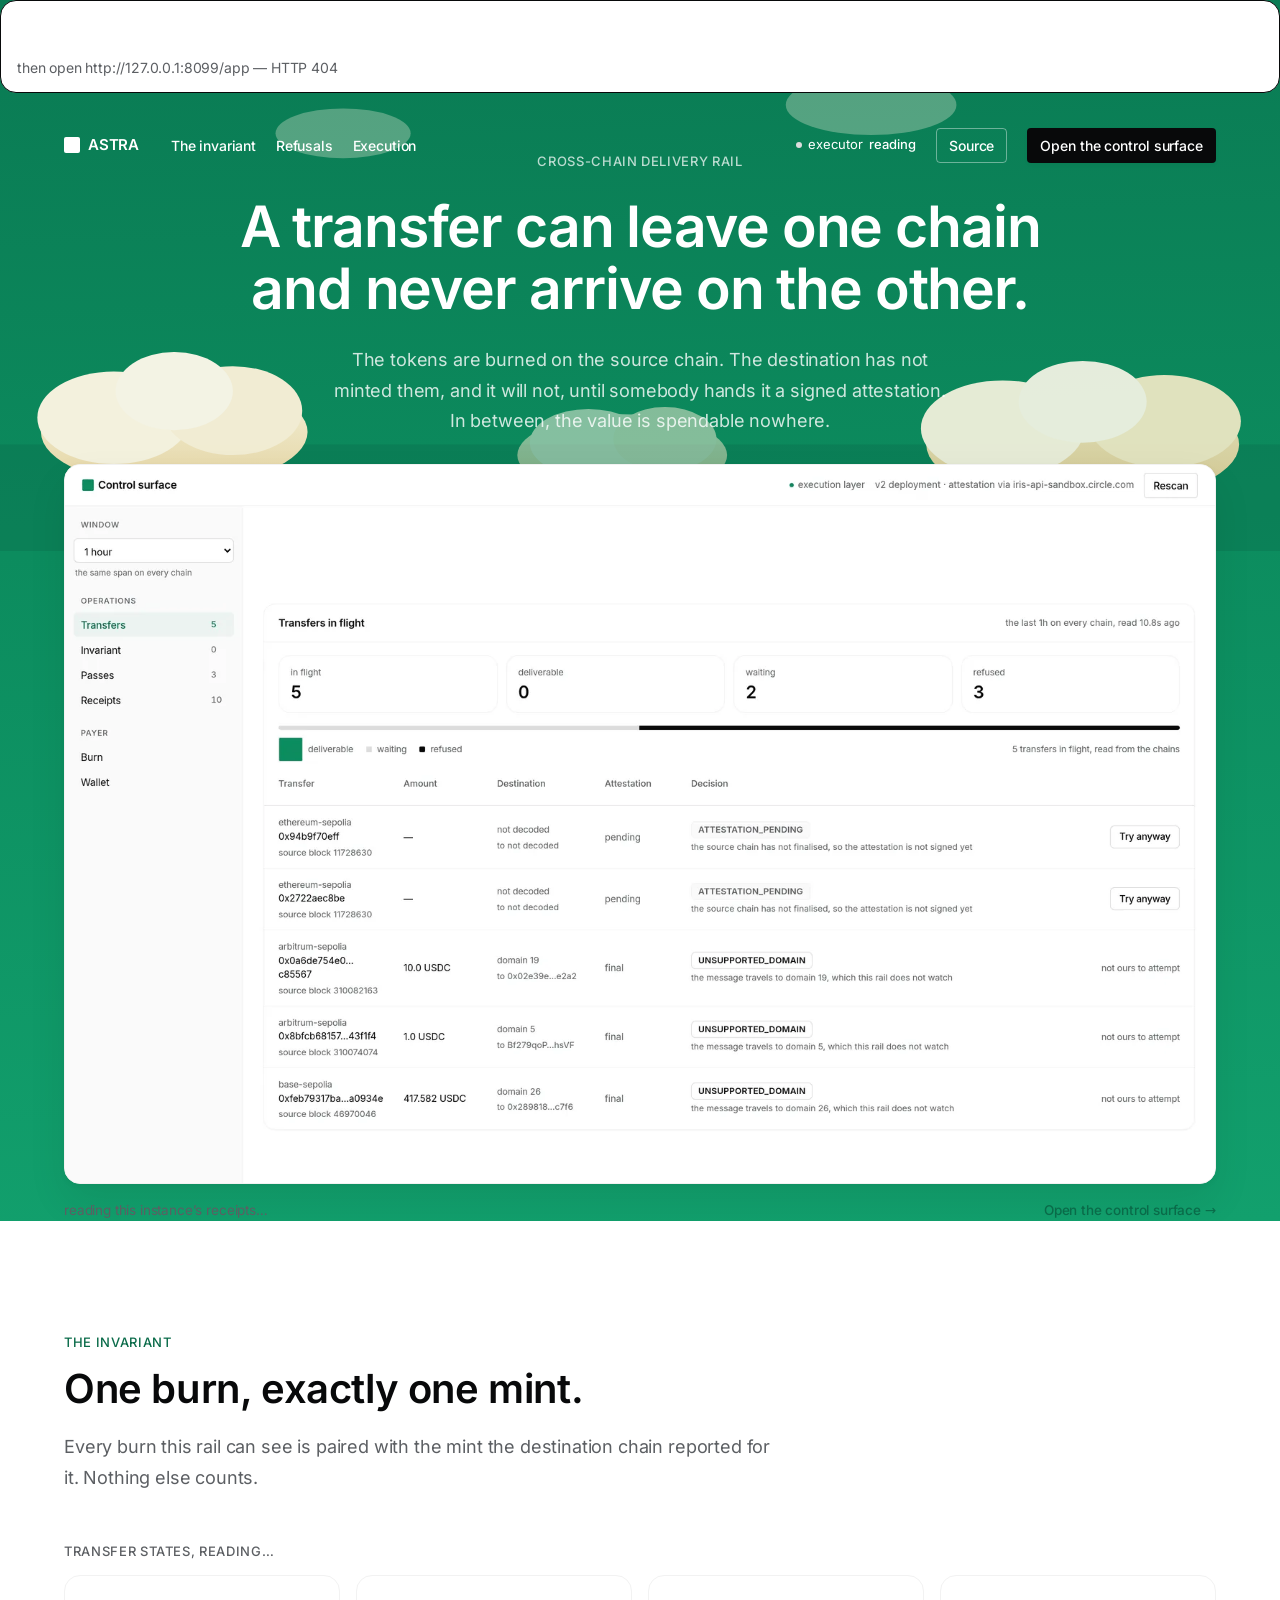
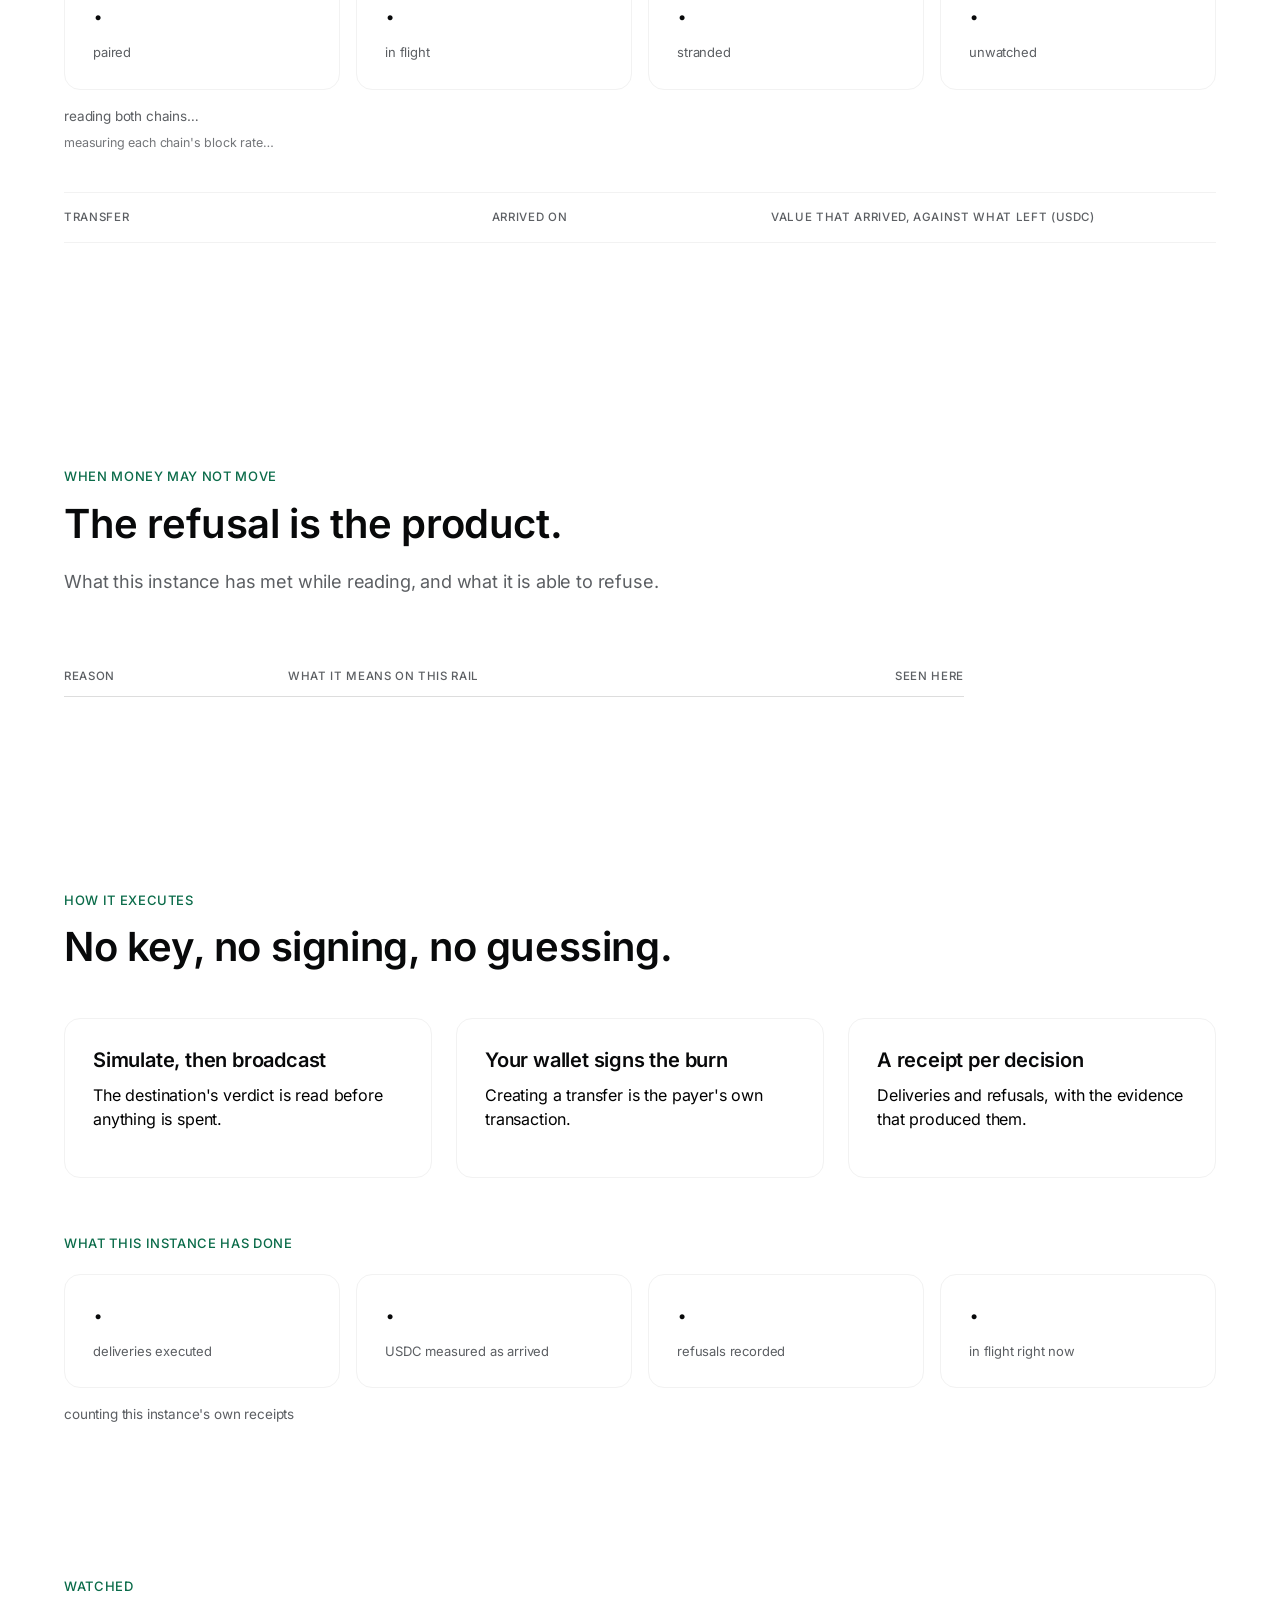
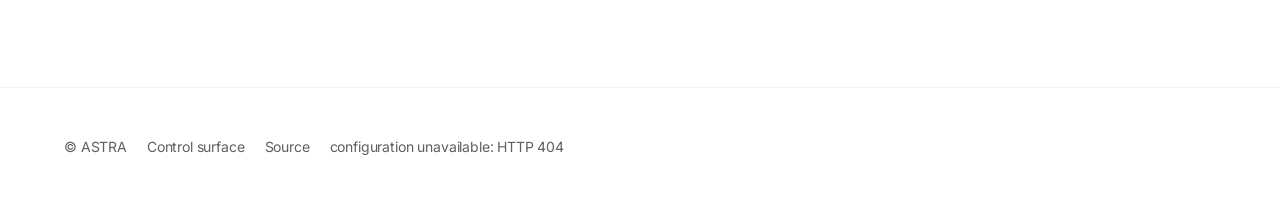
==== commit 18211f94: "feat(dashboard): port the control surface onto shadcn/ui's new-york anatomy Pulled the real source f" ====
--- a/service/web/index.html
+++ b/service/web/index.html
@@ -81,27 +81,20 @@
   </div>
 
   <div class="wrap hero-stage">
-    <div class="product">
-      <div class="product-bar">
-        <span class="dot"></span>
-        <span class="title">astra</span>
-        <span>/</span>
-        <span>receipts</span>
-        <span class="spacer"></span>
-        <span id="product-count">reading the chains</span>
+    <figure class="shot">
+      <div class="shot-frame">
+        <picture>
+          <source srcset="assets/control-surface.webp" type="image/webp">
+          <img src="assets/control-surface.png" width="1600" height="1000"
+               alt="The control surface: five chains watched, six transfers in flight, each transfer with the decision the rail reached and the evidence behind it."
+               decoding="async">
+        </picture>
       </div>
-      <div class="product-body">
-        <div class="product-side">
-          <div class="side-item active"><i></i>Every decision</div>
-          <div class="side-item"><i></i>Deliveries</div>
-          <div class="side-item"><i></i>Refusals</div>
-          <div class="side-item"><i></i>Watched chains</div>
-        </div>
-        <div class="product-main">
-          <div id="evidence"><div class="skel"></div></div>
-        </div>
-      </div>
-    </div>
+      <figcaption>
+        <span id="shot-caption">reading this instance&rsquo;s receipts&hellip;</span>
+        <a class="shot-link" href="/app">Open the control surface &rarr;</a>
+      </figcaption>
+    </figure>
   </div>
 </div>
 
--- a/service/web/astra.css
+++ b/service/web/astra.css
@@ -515,3 +515,166 @@
 .stats{margin-top:0}
 .fine{margin-top:16px}
 .fine.faint{margin-top:6px}
+
+/* ======================================================================
+   The dashboard, ported from shadcn/ui's new-york layer.
+   Source pulled from the registry (table.tsx, badge.tsx, card.tsx,
+   sidebar.json, dashboard-01/) and translated into this project's tokens:
+   same radius family, same grey ramp, no foreign palette. What was taken is
+   the anatomy - a card with a header, a table with a real head height and a
+   hovered row, a badge that is a label and not a button.
+   ====================================================================== */
+
+.dash-body{background:var(--paper)}
+.topbar{
+  position:sticky;top:0;z-index:5;border-bottom:1px solid var(--mist);background:var(--paper);
+}
+.topbar-in{height:56px;gap:14px}
+
+/* the rail: a quieter surface than the content, items 32px, state on hover */
+.dash{grid-template-columns:248px minmax(0,1fr)}
+.rail{
+  background:#fafafa;border-right:1px solid var(--mist);
+  padding:18px 12px 40px;min-height:calc(100vh - 56px);
+}
+.rail-nav{top:72px;gap:1px}
+.rail-group{
+  font-size:11px;letter-spacing:.7px;color:var(--dim);
+  margin:20px 0 7px;padding-left:10px;
+}
+.rail-item{
+  justify-content:space-between;height:34px;padding:0 10px;border-radius:6px;
+  font-size:14px;color:var(--ink);transition:background .12s ease,color .12s ease;
+}
+.rail-item:hover{background:#f0f0f0}
+.rail-item.active{background:var(--mint-wash);color:var(--eyebrow);font-weight:500}
+.rail-item .n{font-size:12px;color:var(--dim);font-variant-numeric:tabular-nums}
+.rail-item.active .n{color:var(--eyebrow)}
+.rail-control select{width:100%;font-size:13.5px;height:34px;border-radius:6px}
+.rail-control .note{margin:8px 0 0;padding-left:2px;font-size:11.5px}
+
+/* the pane: panels, not a column of loose tables */
+.pane{padding:24px 28px 80px}
+.pane-body + .pane-body{margin-top:20px}
+.panel{
+  border:1px solid var(--mist);border-radius:var(--r-card);background:var(--paper);
+  box-shadow:0 1px 2px rgb(8 9 10 / 3%);overflow:hidden;
+}
+.panel-head{
+  display:flex;align-items:center;justify-content:space-between;gap:20px;
+  padding:15px 20px;border-bottom:1px solid var(--mist);
+}
+.panel-head h1{margin:0;font-size:14.5px;font-weight:600;letter-spacing:-.2px;color:var(--ink)}
+.panel-head .note{margin:0;font-size:12.5px}
+.panel-body{padding:18px 20px}
+.panel-body.flush{padding:0}
+
+/* a table inside a panel: 40px head, 12px cells, a row that answers the cursor */
+.panel table{width:100%;border-collapse:collapse}
+.panel thead tr{border-bottom:1px solid var(--mist)}
+.panel th{
+  height:40px;padding:0 14px;text-align:left;font-size:12.5px;font-weight:500;
+  color:var(--dim);letter-spacing:0;text-transform:none;white-space:nowrap;
+}
+.panel td{padding:12px 14px;vertical-align:middle;font-size:13.5px;border-bottom:1px solid var(--mist)}
+.panel tbody tr{transition:background .12s ease}
+.panel tbody tr:hover{background:#fafafa}
+.panel tbody tr:last-child td{border-bottom:0}
+.panel th:first-child,.panel td:first-child{padding-left:20px}
+.panel th:last-child,.panel td:last-child{padding-right:20px}
+.panel td .why{margin-top:3px;font-size:12px}
+.panel td:last-child{text-align:right;white-space:nowrap}
+
+/* the number row: a label you read first, then the number */
+.kpis{display:grid;grid-template-columns:repeat(auto-fit,minmax(148px,1fr));gap:12px}
+.kpi{
+  display:flex;flex-direction:column;gap:5px;padding:14px 16px;
+  border:1px solid var(--mist);border-radius:var(--r-card);
+}
+.kpi .k{font-size:12.5px;color:var(--dim)}
+.kpi .v{
+  font-size:24px;font-weight:600;letter-spacing:-.5px;line-height:1.1;
+  color:var(--ink);font-variant-numeric:tabular-nums;
+}
+
+/* badges: a label, not a button - 12px semibold, 6px radius */
+.dash .tag{
+  border-radius:6px;padding:2px 9px;font-size:12px;font-weight:600;letter-spacing:.15px;
+}
+.dash .tag.no{background:var(--paper);color:var(--ink);border-color:var(--cloud)}
+.dash .tag.ok{background:var(--mint-wash);color:var(--eyebrow);border-color:transparent}
+.dash .tag.wait{background:#fafafa;color:var(--dim);border-color:var(--mist)}
+
+/* buttons: shadcn geometry, this project's palette */
+.dash .btn{height:36px;padding:0 16px;border-radius:6px;font-size:14px;font-weight:500}
+.dash .btn.sm{height:32px;padding:0 12px;font-size:13px}
+.dash .field select,.dash .field input{height:36px;border-radius:6px;font-size:14px}
+.dash .payer-box{border-radius:var(--r-card)}
+
+/* a keyboard user gets the same feedback as a mouse user */
+.rail-item:focus-visible,.dash .btn:focus-visible,.panel a:focus-visible,
+.topbar .btn:focus-visible,select:focus-visible,input:focus-visible{
+  outline:2px solid var(--mint);outline-offset:2px;border-radius:6px;
+}
+.panel a{color:var(--eyebrow);text-decoration:none}
+.panel a:hover{text-decoration:underline}
+
+@media(max-width:900px){
+  .dash{grid-template-columns:1fr}
+  .rail{min-height:0;border-right:0;border-bottom:1px solid var(--mist);padding:14px 12px 18px}
+  .rail-nav{position:static;top:auto}
+  .pane{padding:18px 16px 64px}
+  .panel-body{padding:16px}
+  .panel th:first-child,.panel td:first-child{padding-left:16px}
+  .panel th:last-child,.panel td:last-child{padding-right:16px}
+}
+
+/* --- the state bar: three parts of one total, and the row prose stays two lines --- */
+.bar-wrap{margin-top:18px}
+.bar{
+  display:flex;height:6px;border-radius:3px;overflow:hidden;background:var(--mist);
+}
+.bar .seg{display:block;height:100%}
+.bar .seg.ok{background:var(--mint)}
+.bar .seg.wait{background:var(--cloud)}
+.bar .seg.no{background:var(--ink)}
+.bar-legend{
+  display:flex;align-items:center;gap:18px;margin-top:10px;
+  font-size:12.5px;color:var(--dim);
+}
+.bar-legend span{display:inline-flex;align-items:center;gap:7px}
+.bar-legend i{width:8px;height:8px;border-radius:2px;display:block}
+.bar-legend i.ok{background:var(--mint)}
+.bar-legend i.wait{background:var(--cloud)}
+.bar-legend i.no{background:var(--ink)}
+.bar-legend .dim{margin-left:auto;color:var(--dim)}
+.panel .kpi.lead .v{color:var(--ink)}
+
+/* a decision detail is evidence, not an essay: two lines in the row, the rest in the receipt */
+.panel td .why{
+  display:-webkit-box;-webkit-line-clamp:2;-webkit-box-orient:vertical;overflow:hidden;
+  max-width:52ch;
+}
+
+/* actions: at most one per row, and never one the protocol has already ruled out */
+.panel td:last-child .btn{font-weight:500}
+.panel td:last-child .dim{white-space:nowrap}
+
+/* --- the hero screenshot: the real control surface, framed ------------------- */
+.shot{margin:0}
+.shot-frame{
+  border:1px solid var(--mist);border-radius:var(--r-card);overflow:hidden;background:var(--paper);
+  box-shadow:0 18px 40px rgb(8 9 10 / 7%), 0 2px 6px rgb(8 9 10 / 4%);
+}
+.shot-frame img{display:block;width:100%;height:auto}
+.shot figcaption{
+  display:flex;align-items:baseline;justify-content:space-between;gap:20px;
+  margin-top:16px;font-size:13.5px;color:var(--dim);
+}
+.shot figcaption .shot-link{
+  color:var(--eyebrow);text-decoration:none;font-weight:500;white-space:nowrap;
+}
+.shot figcaption .shot-link:hover{text-decoration:underline}
+@media(max-width:700px){
+  .shot figcaption{flex-direction:column;gap:6px;align-items:flex-start}
+}
